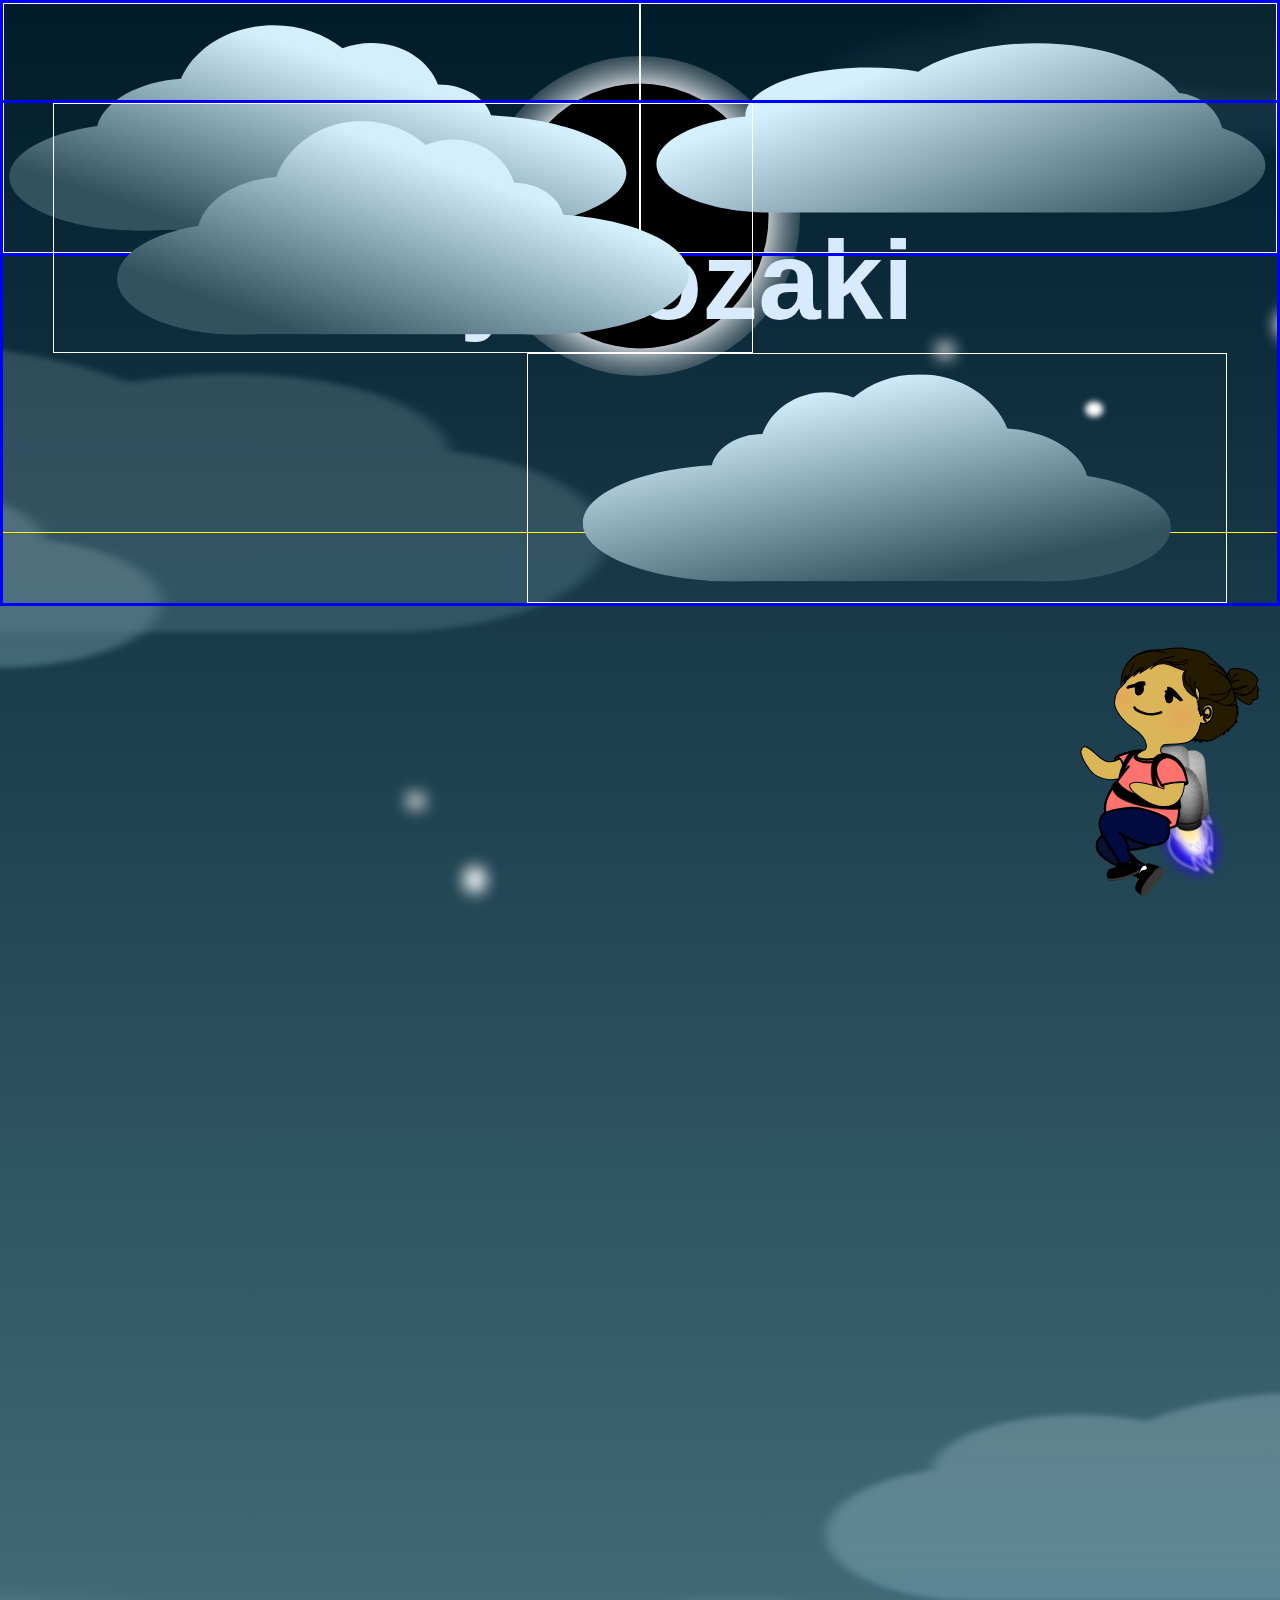
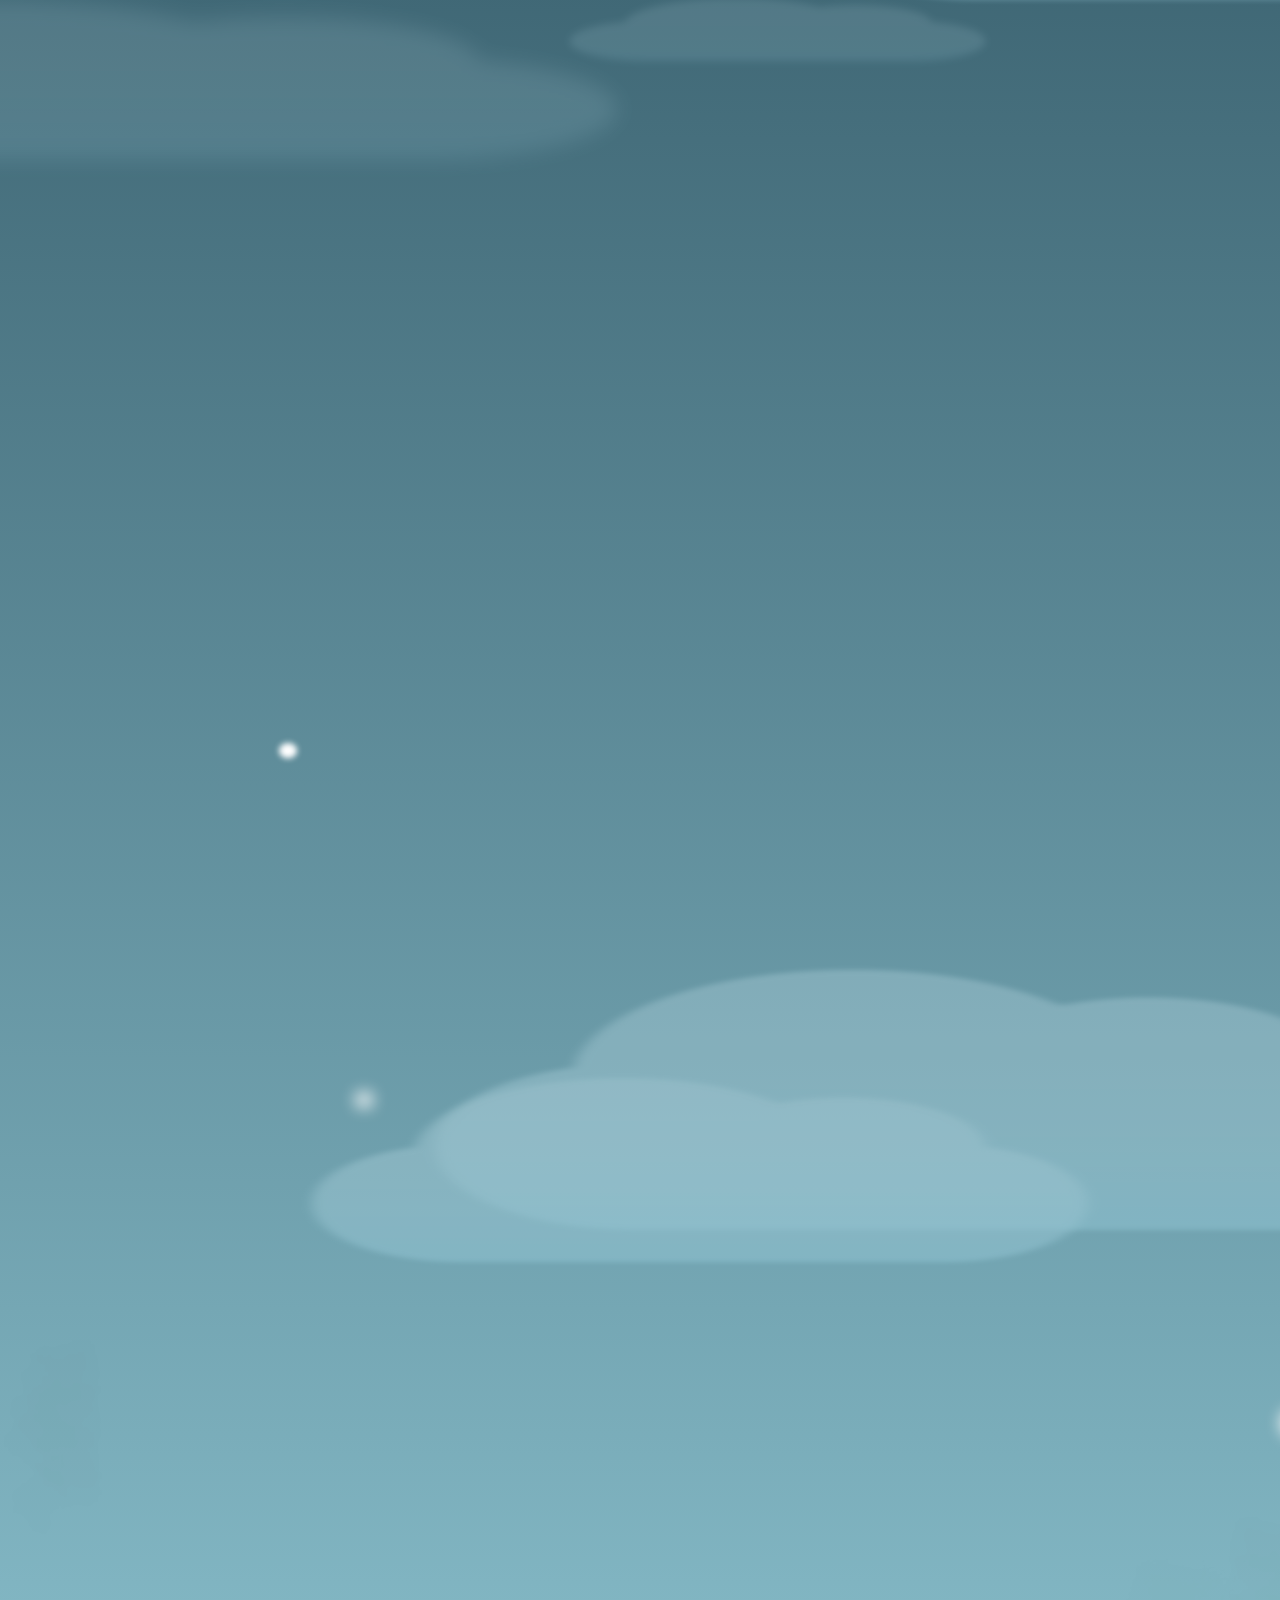
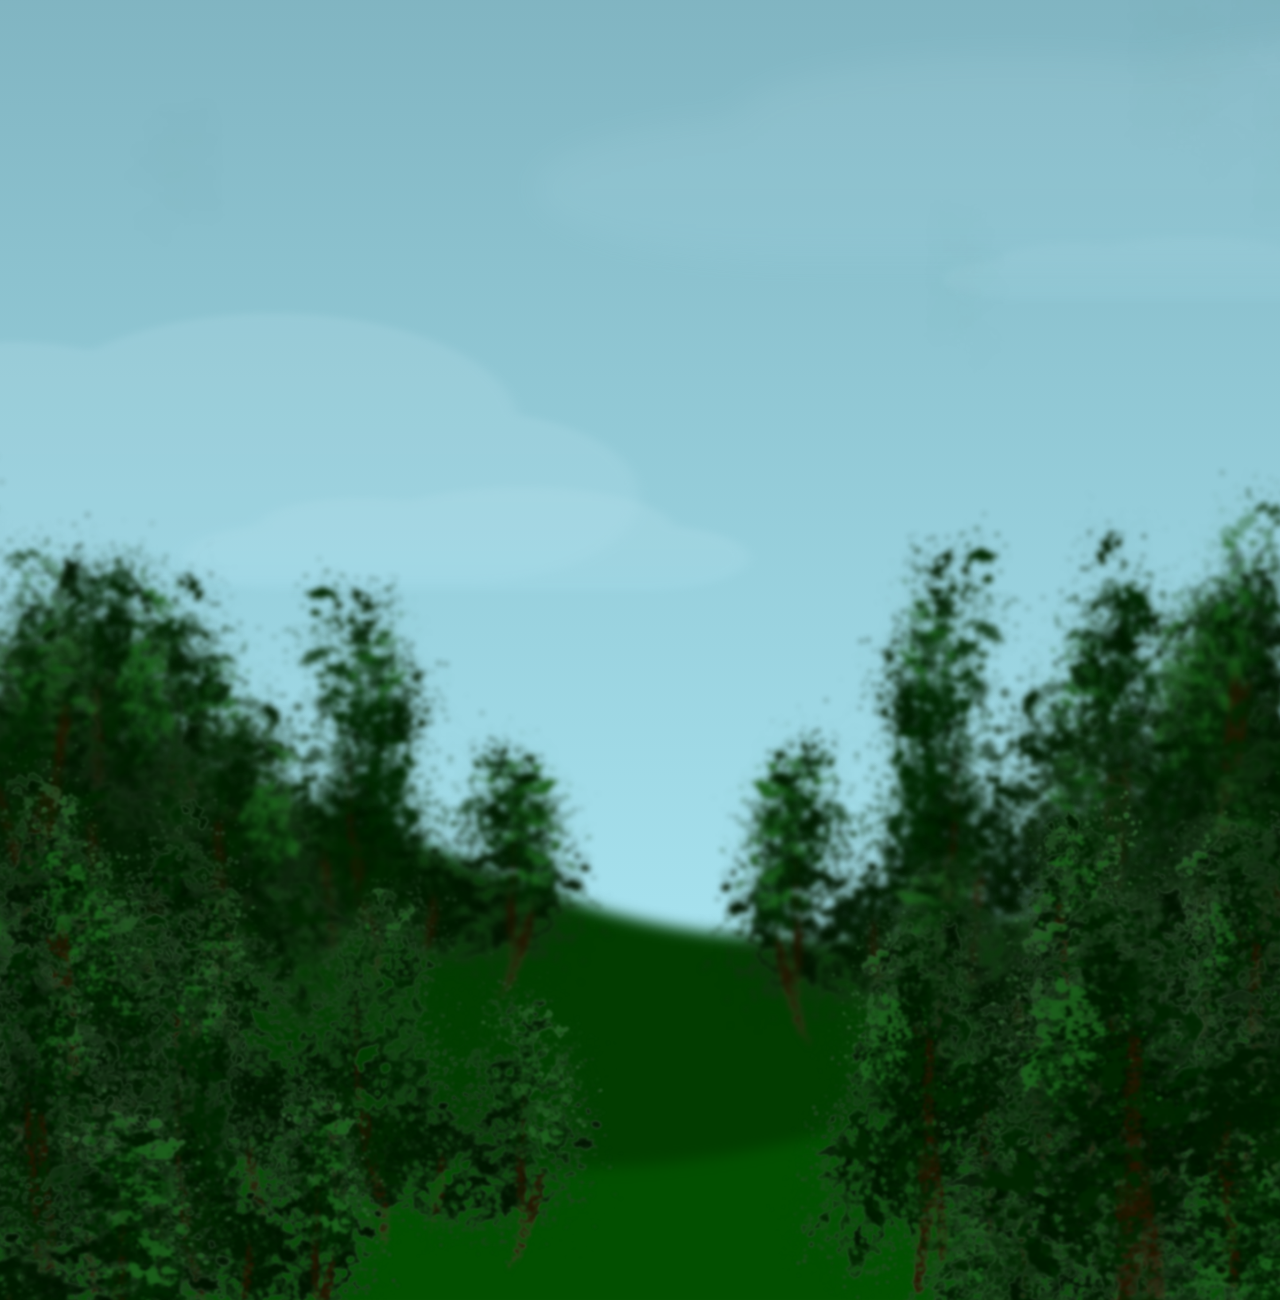
==== index.html @ fb6f3753 "initial commit" ====
<!DOCTYPE html>
<html lang="en">
<head>
  <meta charset="UTF-8">
  <meta name="viewport" content="width=device-width, initial-scale=1.0">
  <meta name="author" content="Ivy Nozaki">
  <link rel="icon" href="assets/svg_avatar.svg">
  <link rel="stylesheet" href="style.css">
  <title>Ivy Nozaki</title>
</head>
  <body onscroll="test()">
    <!-- Main container -->
    <div class="main-container">
      <!-- Name -->
      <div class="greetings">
        <h1 class="hello">Ivy Nozaki</h1>
      </div>

      <!-- Moon -->
      <div class="moon-container">
        <div id="moon"></div>
      </div>
      
      <!-- Clouds -->
      <div class="cloud-container row-1">
        <div class="left-clouds left-1"></div>
        <div class="right-clouds right-1"></div>
      </div>

      <div class="cloud-container row-2">
        <div class="left-clouds left-2"></div>
        <div class="right-clouds right-2"></div>
      </div>

      <!-- <div class="cloud-container row-3">
        <div class="left-clouds left-3"></div>
        <div class="right-clouds right-3"></div>
      </div>

      <div class="cloud-container row-4">
        <div class="center-cloud"></div>
      </div> -->

      <!-- Bio -->
      <!-- <div class="bio">
        <h1>Aloha!</h1>
        <p>I am a Full Stack Developer based in Honolulu, Hawaii. I have a </p>
      </div> -->
      
      <!-- Avatar -->
      <div class="flying-avatar"></div>

      <!-- Contact -->
      <!-- <h3 class="contact">Connect with me</h3>
      <ul class="contact-info">
          <a href="https://www.linkedin.com/in/ivy-nozaki-095565205/">LinkedIn </a>
          <a href="https://twitter.com/itmeivy">Twitter</a>
          <a href="https://www.instagram.com/ivynozaki.art/">Insta</a>
      </ul> -->
    </div> <!-- End of bg-container div-->

    <!-- Javascript -->
    <script src="script.js"></script>
  </body>
</html>
---- style.css ----
/*****************/
/* MAIN PAGE CSS */
/*****************/

*,
*:before,
*:after {
  box-sizing: inherit;
}

html {
  box-sizing: border-box;
  scroll-behavior: smooth;
}

body {
  padding: 0;
  margin: 0;
  width: 100%;
  height: 500vh;
  background: rgb(215, 234, 254);
  font-family: "Gill Sans", "Gill Sans MT", Calibri, "Trebuchet MS", sans-serif;
}

/* Main-container */

.main-container {
  width: 100%;
  height: 100%;
  background-image: url(assets/mainpage.svg);
  background-repeat: no-repeat;
  background-position: center;
  background-size: cover;
}

/* Name */

.greetings {
  position: absolute;
  width: 100%;
  border: 1px solid yellow;
  text-align: center;
  font-size: 3.5em;
  padding: 2em;
  padding-top: 2.5em;
  color: rgb(215, 234, 254);
  z-index: 1;
}

/* Moon */

.moon-container {
  width: 100%;
  position: absolute;
  top: 0;
  padding: 3.5em;
  display: flex;
  justify-content: center;
  align-items: center;
  z-index: 0;
}

#moon {
  width: 20em;
  height: 20em;
  background-image: url("assets/darkmoon.svg");
  background-size: contain;
  background-position: center;
  background-repeat: no-repeat;
  background-color: transparent;
  border-radius: 50%;
}

/* Clouds */

.cloud-container {
  width: 100%;
  position: absolute;
  border: 3px solid blue;
  z-index: 3;
}

.left-clouds,
.right-clouds,
.center-cloud {
  border: 1px solid white;
  width: 100%;
  max-width: 700px;
  height: 250px;
}

.row-1 {
  display: flex;
  justify-content: space-between;
  align-items: center;
  top: 0;
  transition: all 1s ease-in-out;
  animation: moveCloudRow1 10s forwards;
}

/* calc(var(--scroll) * -1s) */

@keyframes moveCloudRow1 {
  100% {
    top: 100px;
  }
}

.row-2 {
  justify-content: space-around;
  align-items: center;
  top: 100px;
  transition: all 1s ease-in-out;
  animation: moveCloudRow2 5s forwards;
}

@keyframes moveCloudRow2 {
  100% {
    top: 150px;
    justify-content: space-between;
  }
}

.row-3 {
  justify-content: space-evenly;
  align-items: center;
  top: 200px;
  transition: all 1s ease-in-out;
  animation: moveCloudRow3 10s forwards;
}

@keyframes moveCloudRow1 {
  100% {
    top: 100px;
  }
}

.row-4 {
  justify-content: center;
  align-items: center;
  top: 250px;
  transition: all 1s ease-in-out;
  animation: moveCloudRow4 5s forwards;
}

@keyframes moveCloudRow1 {
  100% {
    top: 100px;
  }
}

.left-1 {
  background-image: url(assets/left-1.svg);
  background-size: contain;
  background-position: center;
  background-repeat: no-repeat;
  background-color: transparent;
}

.left-2 {
  background-image: url(assets/left-2.svg);
  background-size: contain;
  background-position: center;
  background-repeat: no-repeat;
  background-color: transparent;
  float: left;
  margin-left: 50px;
  transition: all 1s ease-in-out;
  animation: moveCloudleft2 5s forwards;
} 

@keyframes moveCloudleft2 {
  100% {
    margin-left: 0;
  }
}

.left-3 {
  background-image: url(assets/left-3.svg);
  background-size: contain;
  background-position: center;
  background-repeat: no-repeat;
  background-color: transparent;
}

.right-1 {
  background-image: url(assets/right-1.svg);
  background-size: contain;
  background-position: center;
  background-repeat: no-repeat;
  background-color: transparent;
}

.right-2 {
  background-image: url(assets/right-2.svg);
  background-size: contain;
  background-position: center;
  background-repeat: no-repeat;
  background-color: transparent;
  float: right;
  margin-right: 50px;
  transition: all 1s ease-in-out;
  animation: moveCloudRight2 5s forwards;
}

@keyframes moveCloudRight2 {
  100% {
    margin-right: 0;
  }
}

.right-3 {
  background-image: url(assets/right-3.svg);
  background-size: contain;
  background-position: center;
  background-repeat: no-repeat;
  background-color: transparent;
}

.center-cloud {
  background-image: url(assets/center.svg);
  background-size: contain;
  background-position: center;
  background-repeat: no-repeat;
  background-color: transparent;
}

/* Avatar */
  
.flying-avatar {
  z-index: 2;
  position: fixed;
  right: 10px;
  bottom: 0px;
  width: 200px;
  height: 260px;
  background-image: url("assets/jetpackgirl-Left.svg");
  background-size: cover;
  background-color: transparent;
  animation: mymove 3s infinite;
}

@keyframes mymove {
  0%, 100% {
    bottom: 0;
  }

  50% {
    bottom: 20px;
  }
}
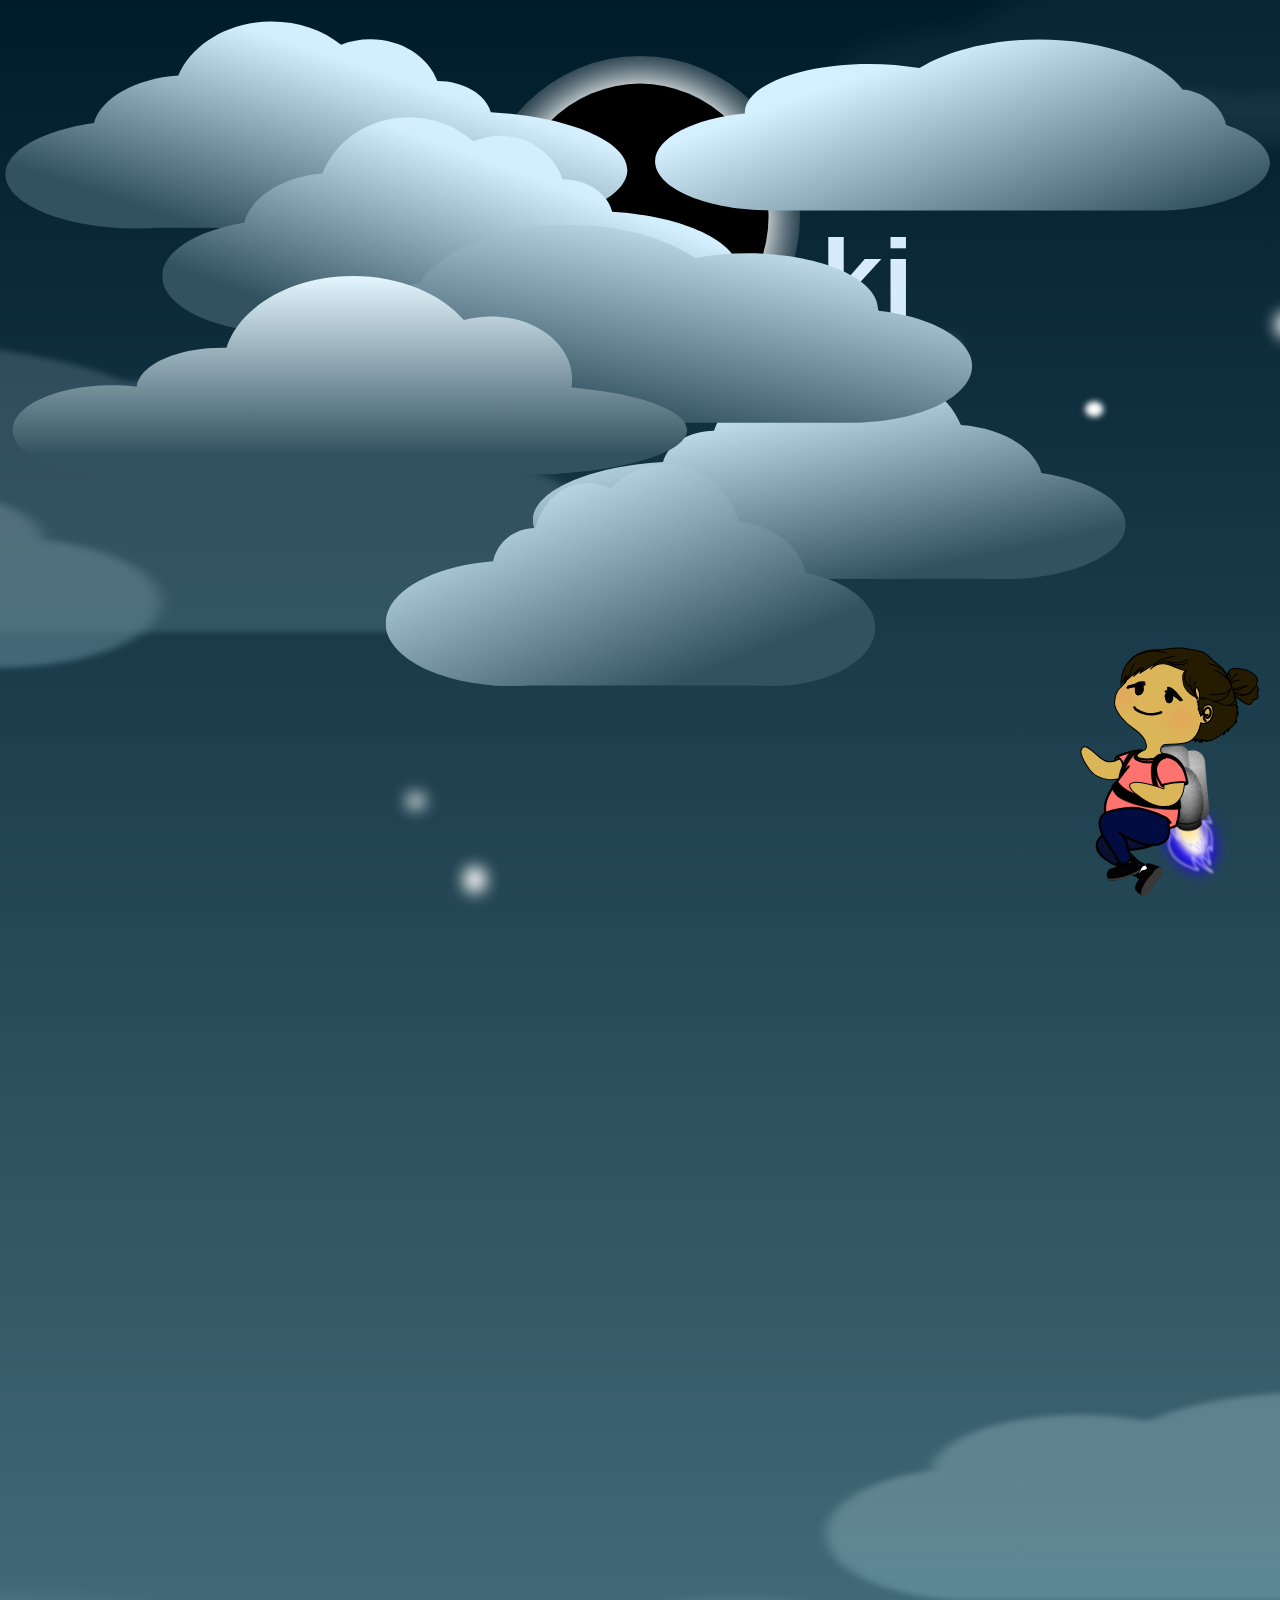
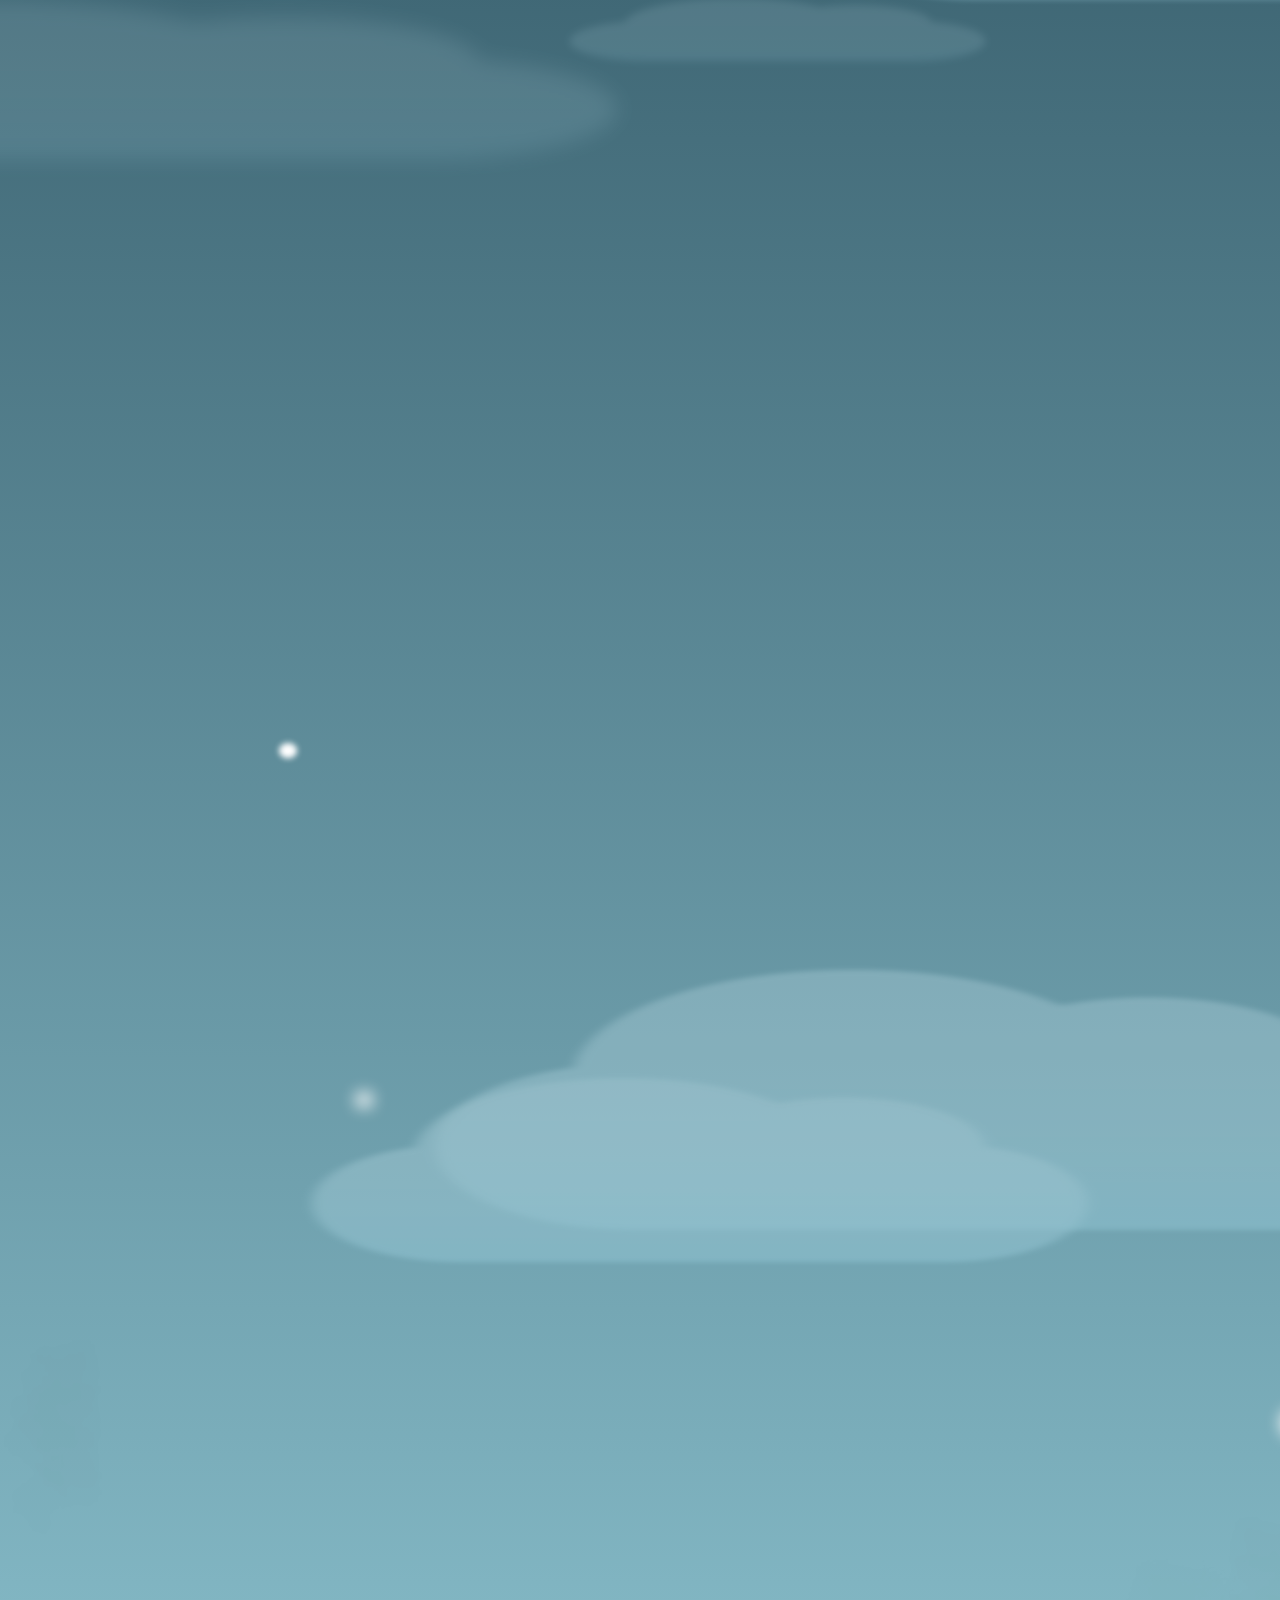
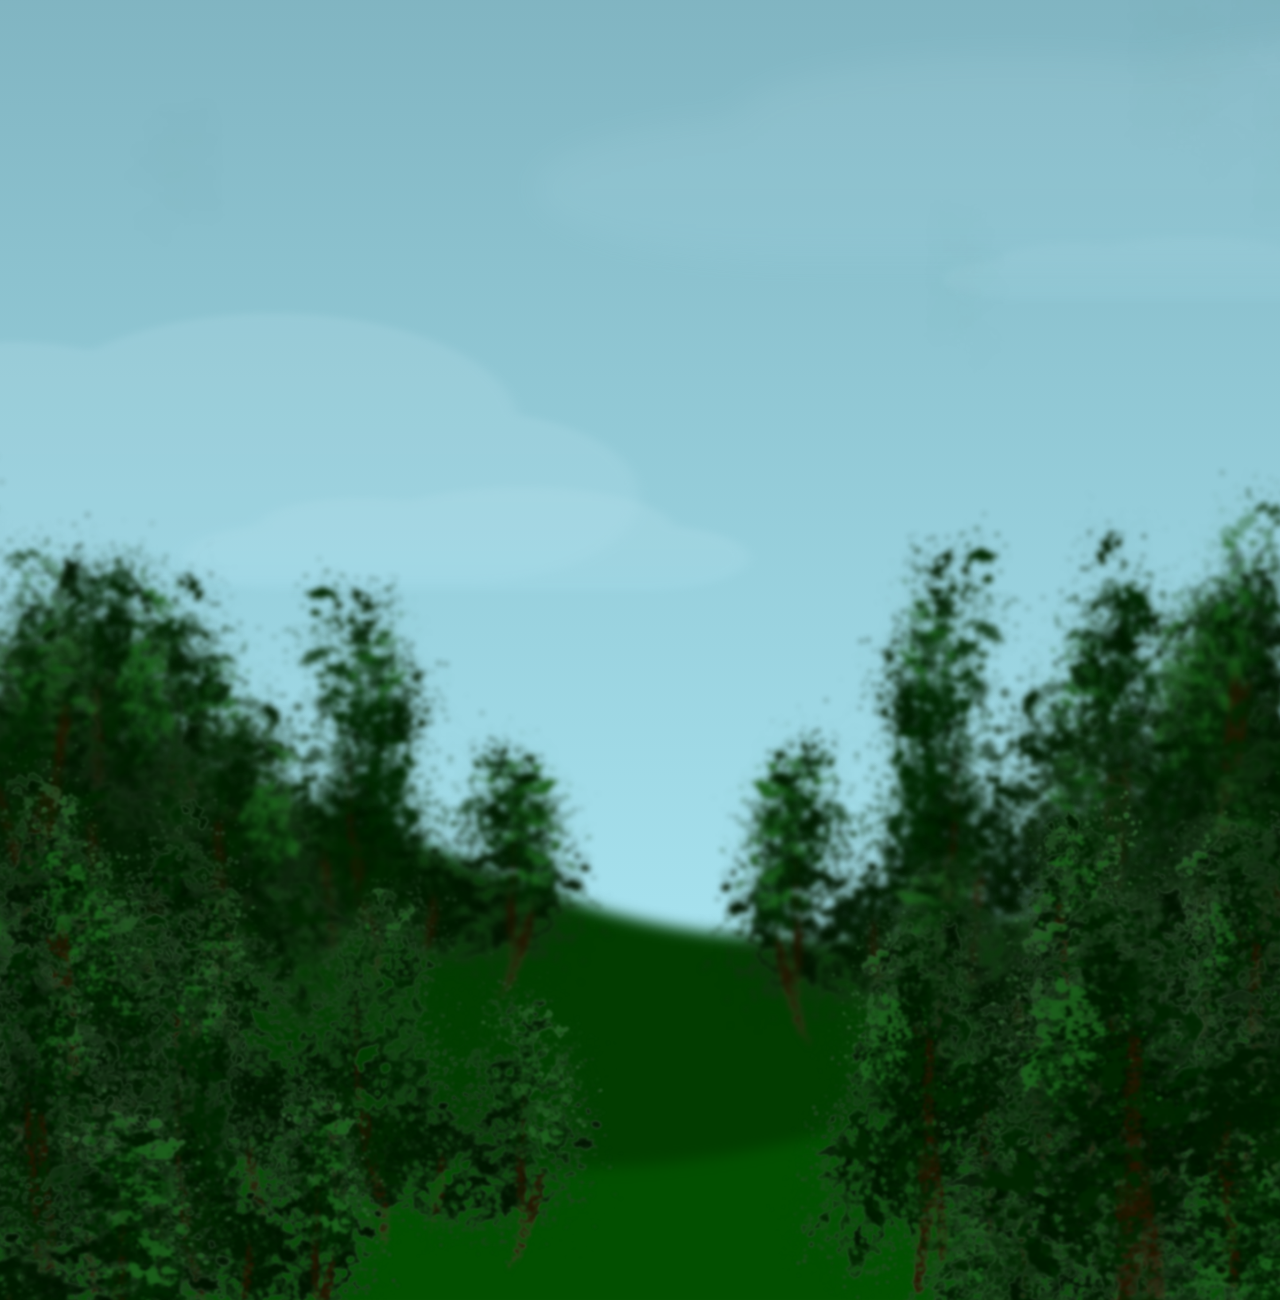
==== commit d0e8b8f6: "updates" ====
--- a/index.html
+++ b/index.html
@@ -32,14 +32,14 @@
         <div class="right-clouds right-2"></div>
       </div>
 
-      <!-- <div class="cloud-container row-3">
+      <div class="cloud-container row-3">
         <div class="left-clouds left-3"></div>
         <div class="right-clouds right-3"></div>
       </div>
 
       <div class="cloud-container row-4">
         <div class="center-cloud"></div>
-      </div> -->
+      </div>
 
       <!-- Bio -->
       <!-- <div class="bio">
--- a/style.css
+++ b/style.css
@@ -38,7 +38,7 @@
 .greetings {
   position: absolute;
   width: 100%;
-  border: 1px solid yellow;
+  /* border: 1px solid yellow; */
   text-align: center;
   font-size: 3.5em;
   padding: 2em;
@@ -72,18 +72,17 @@
 }
 
 /* Clouds */
+/* calc(var(--scroll) * -1s) */
 
 .cloud-container {
   width: 100%;
   position: absolute;
-  border: 3px solid blue;
   z-index: 3;
 }
 
 .left-clouds,
 .right-clouds,
 .center-cloud {
-  border: 1px solid white;
   width: 100%;
   max-width: 700px;
   height: 250px;
@@ -95,10 +94,8 @@
   align-items: center;
   top: 0;
   transition: all 1s ease-in-out;
-  animation: moveCloudRow1 10s forwards;
-}
-
-/* calc(var(--scroll) * -1s) */
+  animation: moveCloudRow1 5s forwards;
+}
 
 @keyframes moveCloudRow1 {
   100% {
@@ -116,8 +113,7 @@
 
 @keyframes moveCloudRow2 {
   100% {
-    top: 150px;
-    justify-content: space-between;
+    top: 200px;
   }
 }
 
@@ -129,9 +125,9 @@
   animation: moveCloudRow3 10s forwards;
 }
 
-@keyframes moveCloudRow1 {
-  100% {
-    top: 100px;
+@keyframes moveCloudRow3 {
+  100% {
+    top: 300px;
   }
 }
 
@@ -164,7 +160,7 @@
   background-repeat: no-repeat;
   background-color: transparent;
   float: left;
-  margin-left: 50px;
+  margin-left: 100px;
   transition: all 1s ease-in-out;
   animation: moveCloudleft2 5s forwards;
 } 
@@ -181,6 +177,16 @@
   background-position: center;
   background-repeat: no-repeat;
   background-color: transparent;
+  float: left;
+  margin-left: 300px;
+  transition: all 1s ease-in-out;
+  animation: moveCloudleft3 5s forwards;
+}
+
+@keyframes moveCloudleft3 {
+  100% {
+    margin-left: 0;
+  }
 }
 
 .right-1 {
@@ -198,7 +204,7 @@
   background-repeat: no-repeat;
   background-color: transparent;
   float: right;
-  margin-right: 50px;
+  margin-right: 100px;
   transition: all 1s ease-in-out;
   animation: moveCloudRight2 5s forwards;
 }
@@ -215,6 +221,16 @@
   background-position: center;
   background-repeat: no-repeat;
   background-color: transparent;
+  float: right;
+  margin-right: 300px;
+  transition: all 1s ease-in-out;
+  animation: moveCloudRight3 5s forwards;
+}
+
+@keyframes moveCloudRight3 {
+  100% {
+    margin-right: 0;
+  }
 }
 
 .center-cloud {
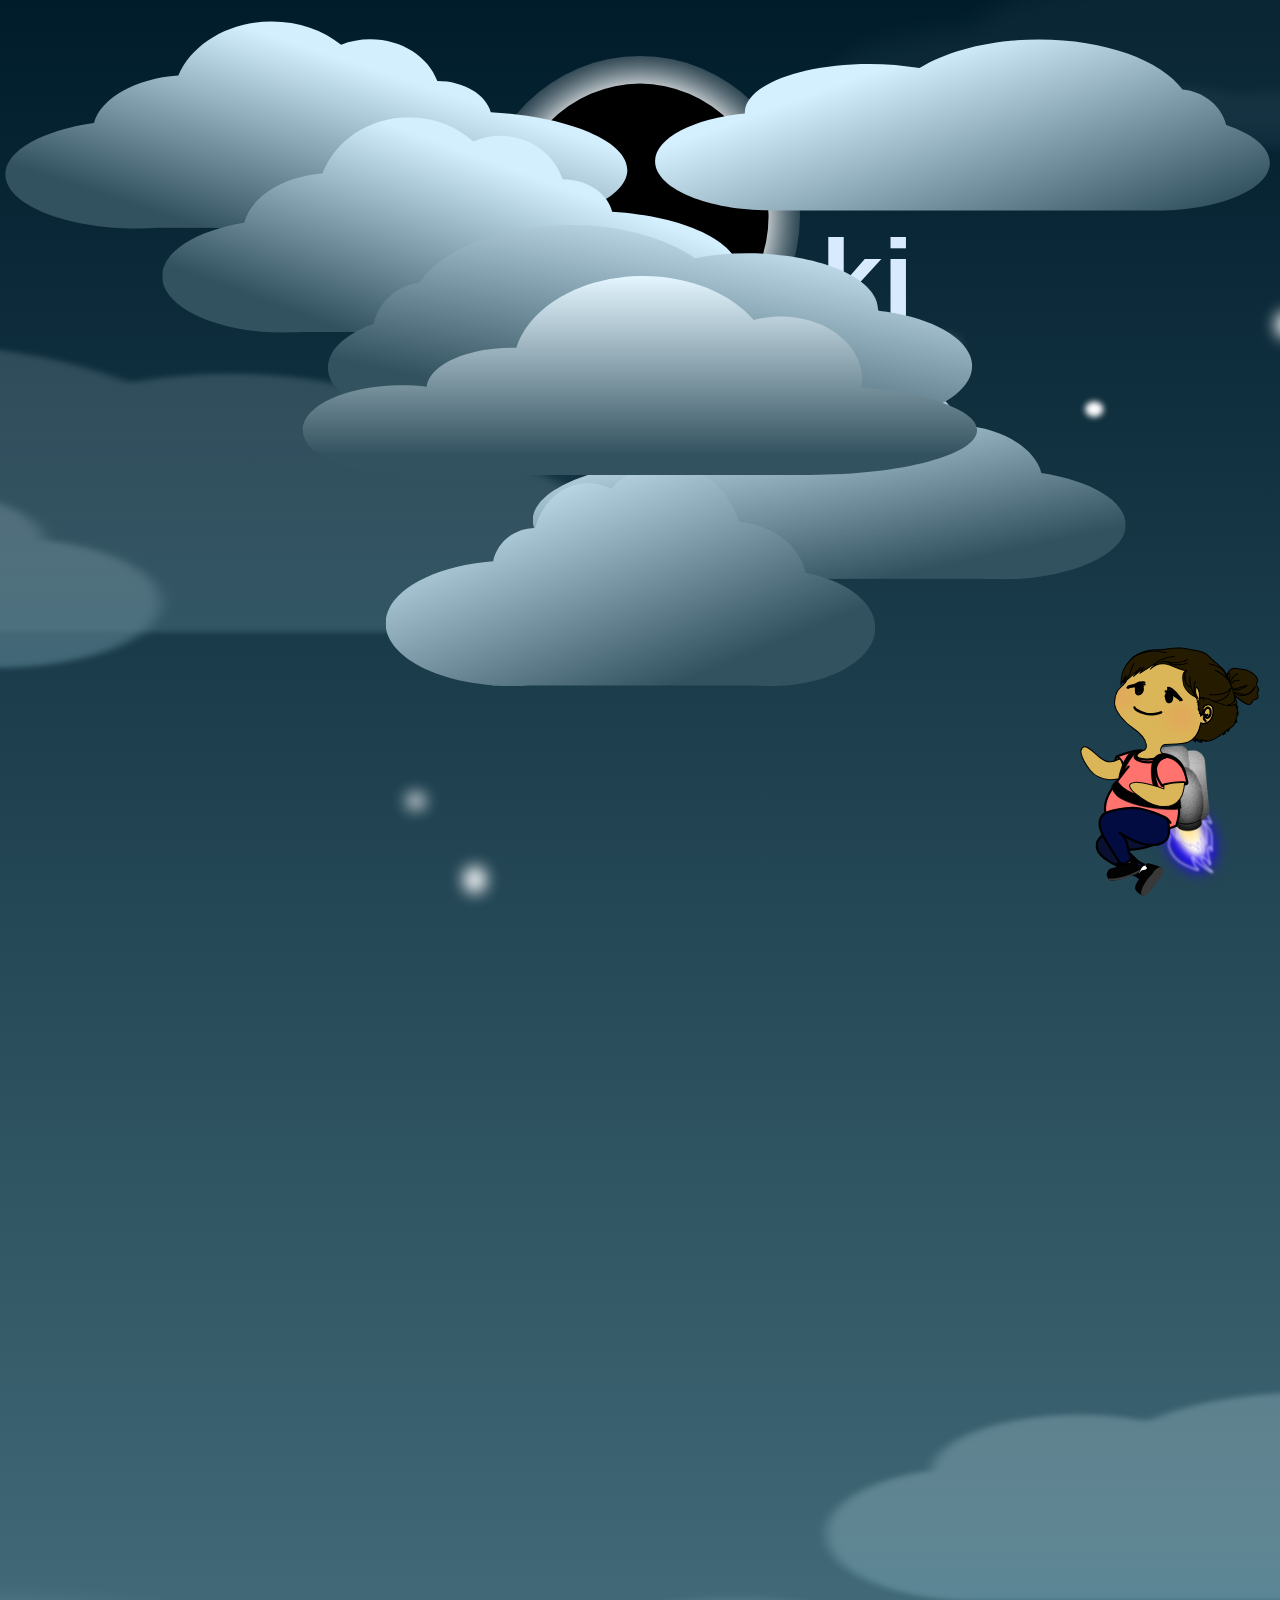
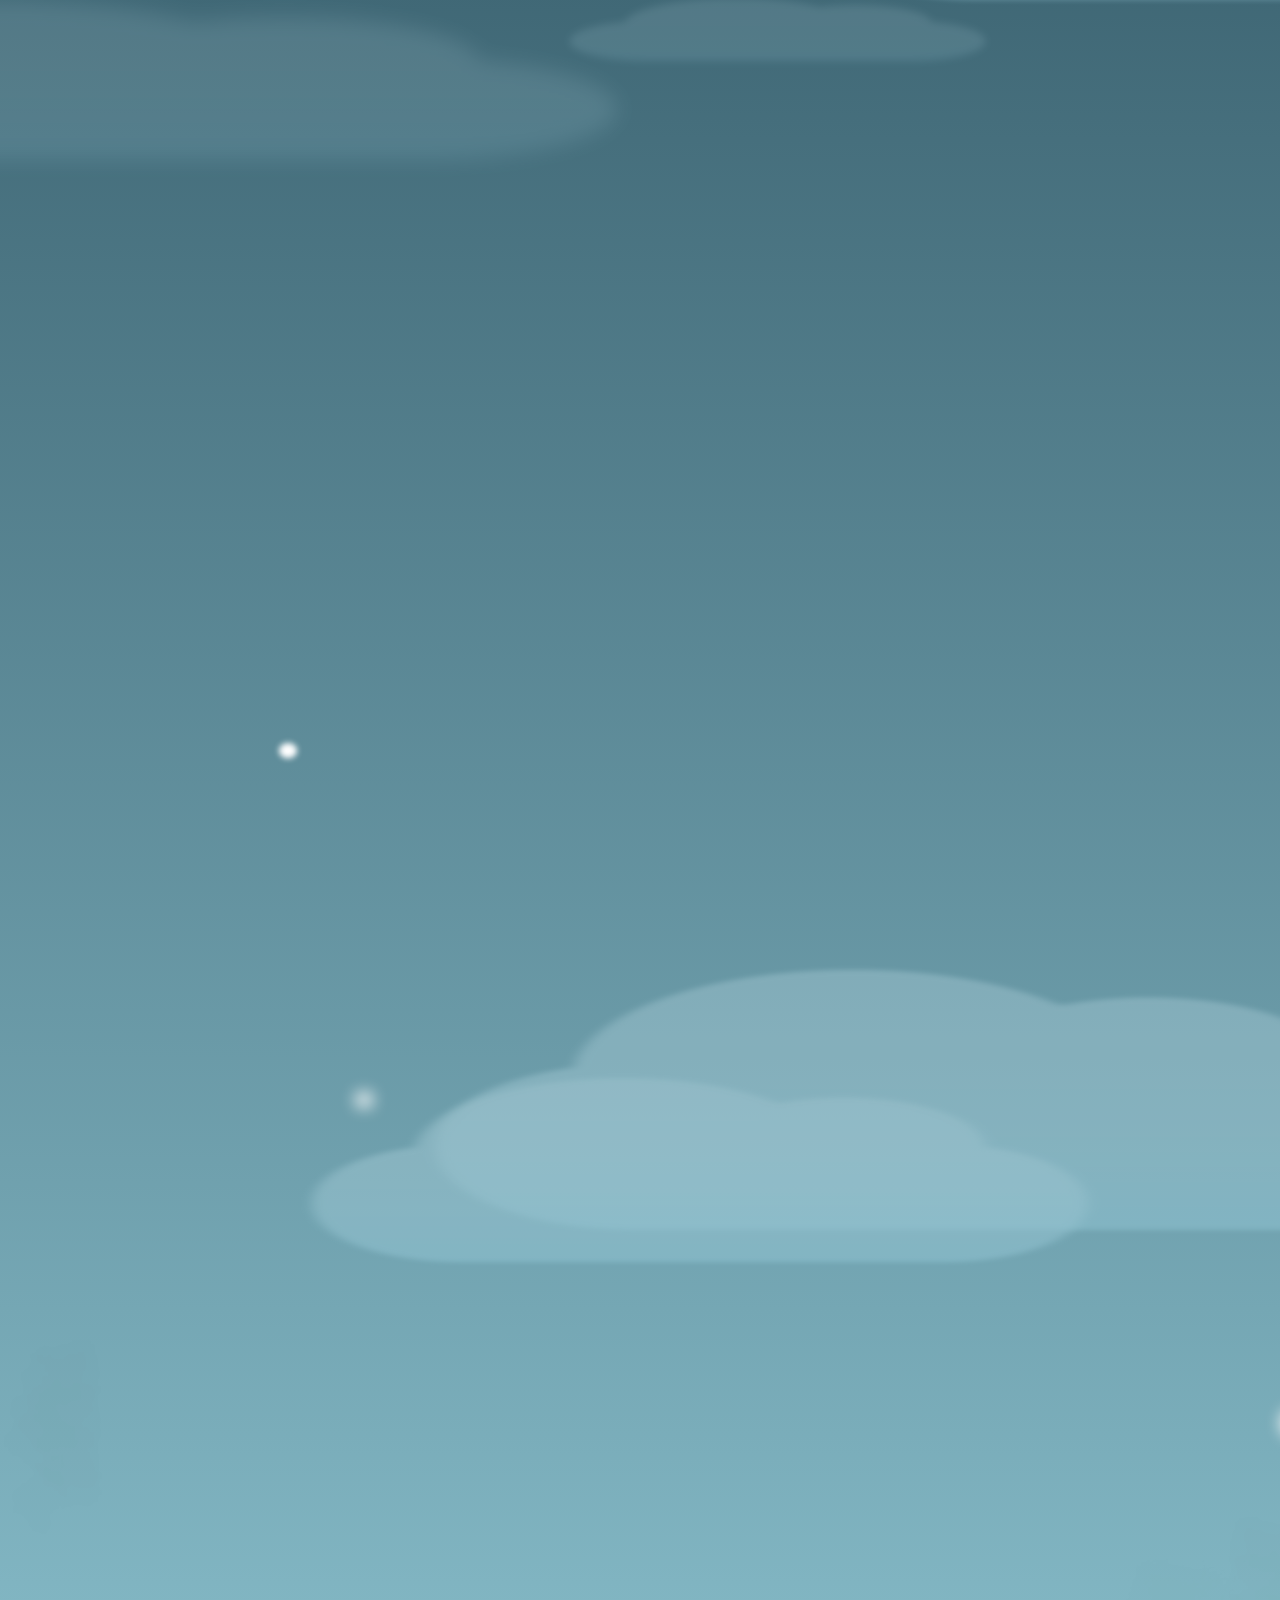
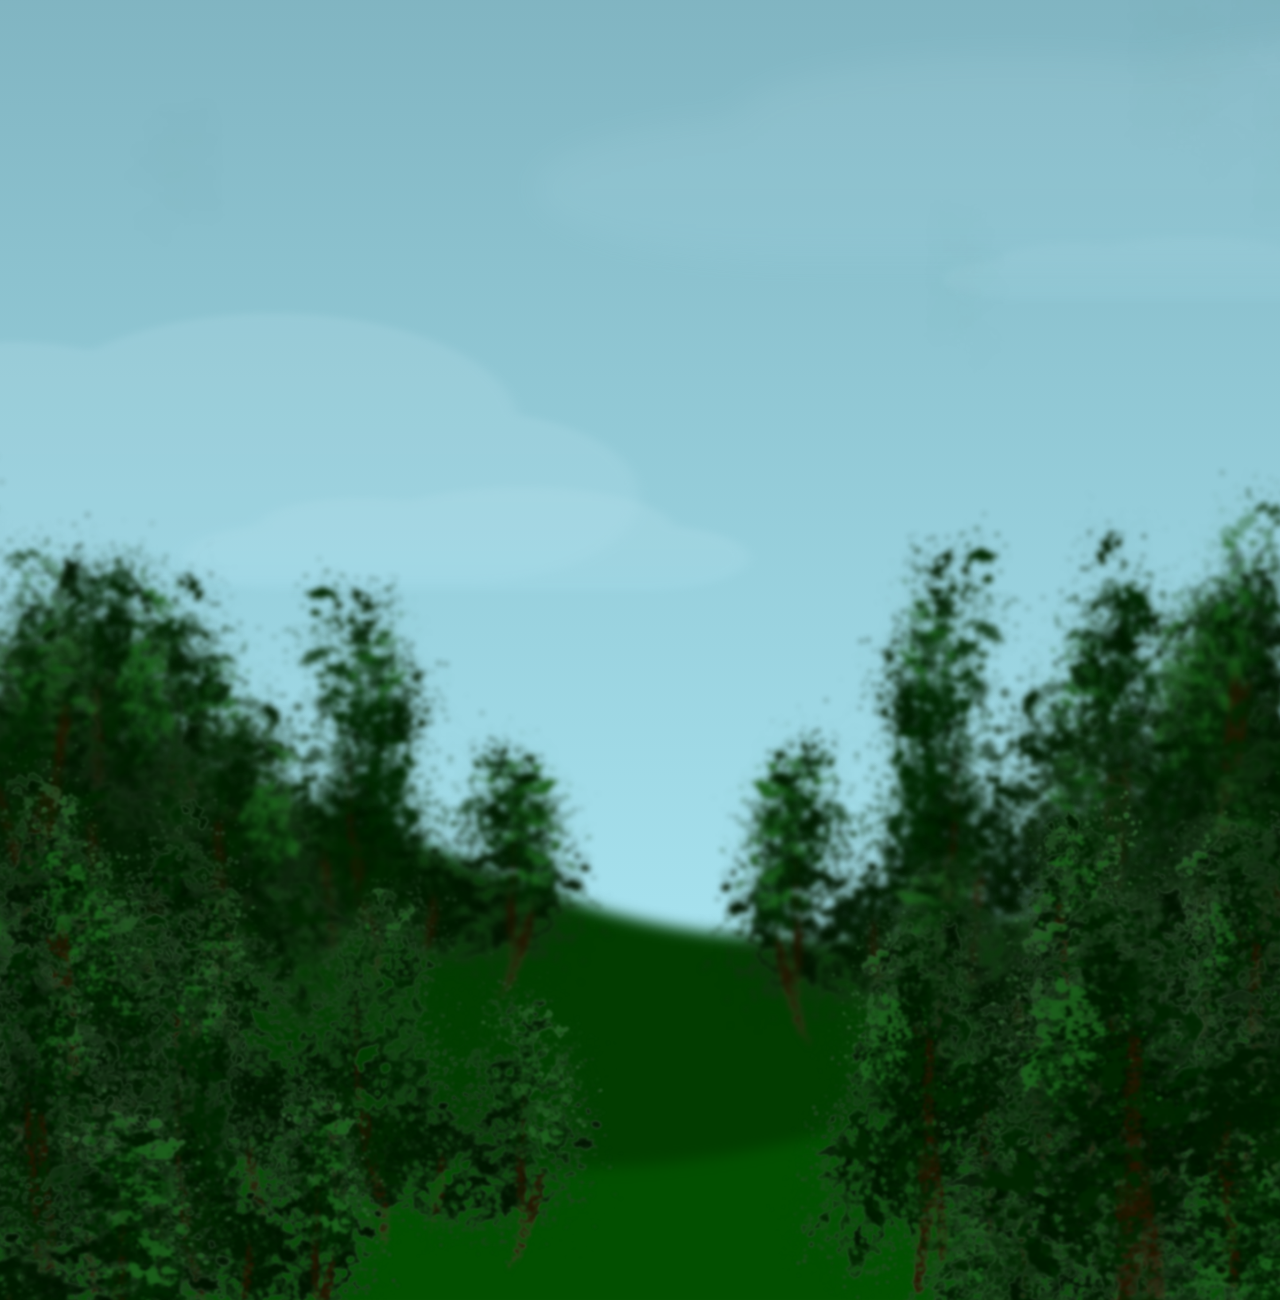
==== commit 80cbfb7a: "rearrangin the css" ====
--- a/index.html
+++ b/index.html
@@ -36,7 +36,7 @@
         <div class="left-clouds left-3"></div>
         <div class="right-clouds right-3"></div>
       </div>
-
+      
       <div class="cloud-container row-4">
         <div class="center-cloud"></div>
       </div>
--- a/style.css
+++ b/style.css
@@ -88,6 +88,8 @@
   height: 250px;
 }
 
+/* Row 1 */
+
 .row-1 {
   display: flex;
   justify-content: space-between;
@@ -103,6 +105,24 @@
   }
 }
 
+.left-1 {
+  background-image: url(assets/left-1.svg);
+  background-size: contain;
+  background-position: center;
+  background-repeat: no-repeat;
+  background-color: transparent;
+}
+
+.right-1 {
+  background-image: url(assets/right-1.svg);
+  background-size: contain;
+  background-position: center;
+  background-repeat: no-repeat;
+  background-color: transparent;
+}
+
+/* Row 2 */
+
 .row-2 {
   justify-content: space-around;
   align-items: center;
@@ -117,57 +137,55 @@
   }
 }
 
+.left-2 {
+  background-image: url(assets/left-2.svg);
+  background-size: contain;
+  background-position: center;
+  background-repeat: no-repeat;
+  background-color: transparent;
+  float: left;
+  margin-left: 100px;
+  transition: all 1s ease-in-out;
+  animation: moveCloudleft2 5s forwards;
+} 
+
+@keyframes moveCloudleft2 {
+  100% {
+    margin-left: 0;
+  }
+}
+
+.right-2 {
+  background-image: url(assets/right-2.svg);
+  background-size: contain;
+  background-position: center;
+  background-repeat: no-repeat;
+  background-color: transparent;
+  float: right;
+  margin-right: 100px;
+  transition: all 1s ease-in-out;
+  animation: moveCloudRight2 5s forwards;
+}
+
+@keyframes moveCloudRight2 {
+  100% {
+    margin-right: 0;
+  }
+}
+
+/* Row 3 */
+
 .row-3 {
   justify-content: space-evenly;
   align-items: center;
   top: 200px;
   transition: all 1s ease-in-out;
-  animation: moveCloudRow3 10s forwards;
+  animation: moveCloudRow3 5s forwards;
 }
 
 @keyframes moveCloudRow3 {
   100% {
     top: 300px;
-  }
-}
-
-.row-4 {
-  justify-content: center;
-  align-items: center;
-  top: 250px;
-  transition: all 1s ease-in-out;
-  animation: moveCloudRow4 5s forwards;
-}
-
-@keyframes moveCloudRow1 {
-  100% {
-    top: 100px;
-  }
-}
-
-.left-1 {
-  background-image: url(assets/left-1.svg);
-  background-size: contain;
-  background-position: center;
-  background-repeat: no-repeat;
-  background-color: transparent;
-}
-
-.left-2 {
-  background-image: url(assets/left-2.svg);
-  background-size: contain;
-  background-position: center;
-  background-repeat: no-repeat;
-  background-color: transparent;
-  float: left;
-  margin-left: 100px;
-  transition: all 1s ease-in-out;
-  animation: moveCloudleft2 5s forwards;
-} 
-
-@keyframes moveCloudleft2 {
-  100% {
-    margin-left: 0;
   }
 }
 
@@ -189,32 +207,6 @@
   }
 }
 
-.right-1 {
-  background-image: url(assets/right-1.svg);
-  background-size: contain;
-  background-position: center;
-  background-repeat: no-repeat;
-  background-color: transparent;
-}
-
-.right-2 {
-  background-image: url(assets/right-2.svg);
-  background-size: contain;
-  background-position: center;
-  background-repeat: no-repeat;
-  background-color: transparent;
-  float: right;
-  margin-right: 100px;
-  transition: all 1s ease-in-out;
-  animation: moveCloudRight2 5s forwards;
-}
-
-@keyframes moveCloudRight2 {
-  100% {
-    margin-right: 0;
-  }
-}
-
 .right-3 {
   background-image: url(assets/right-3.svg);
   background-size: contain;
@@ -230,6 +222,23 @@
 @keyframes moveCloudRight3 {
   100% {
     margin-right: 0;
+  }
+}
+
+/* Row 4 */
+
+.row-4 {
+  display: flex;
+  justify-content: center;
+  align-items: center;
+  top: 250px;
+  transition: all 1s ease-in-out;
+  animation: moveCloudRow4 5s forwards;
+}
+
+@keyframes moveCloudRow4 {
+  100% {
+    top: 350px;
   }
 }
 
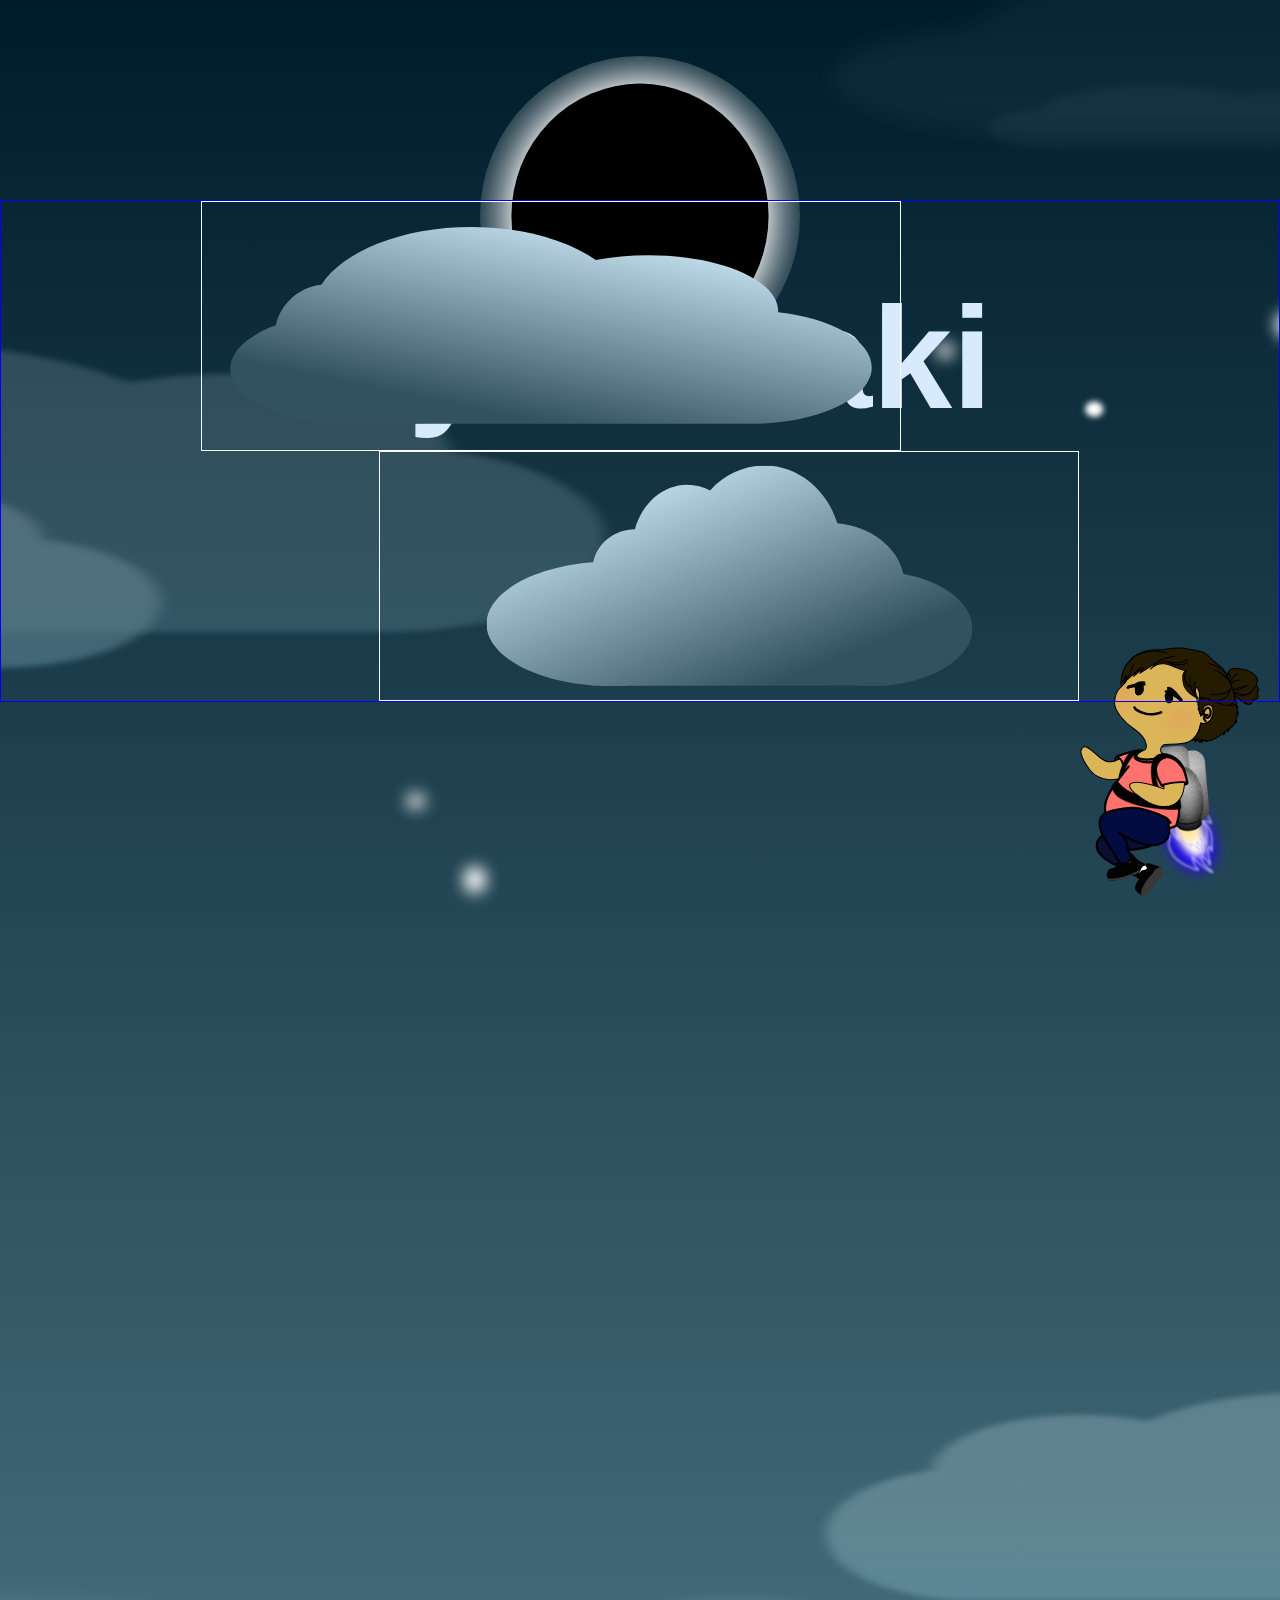
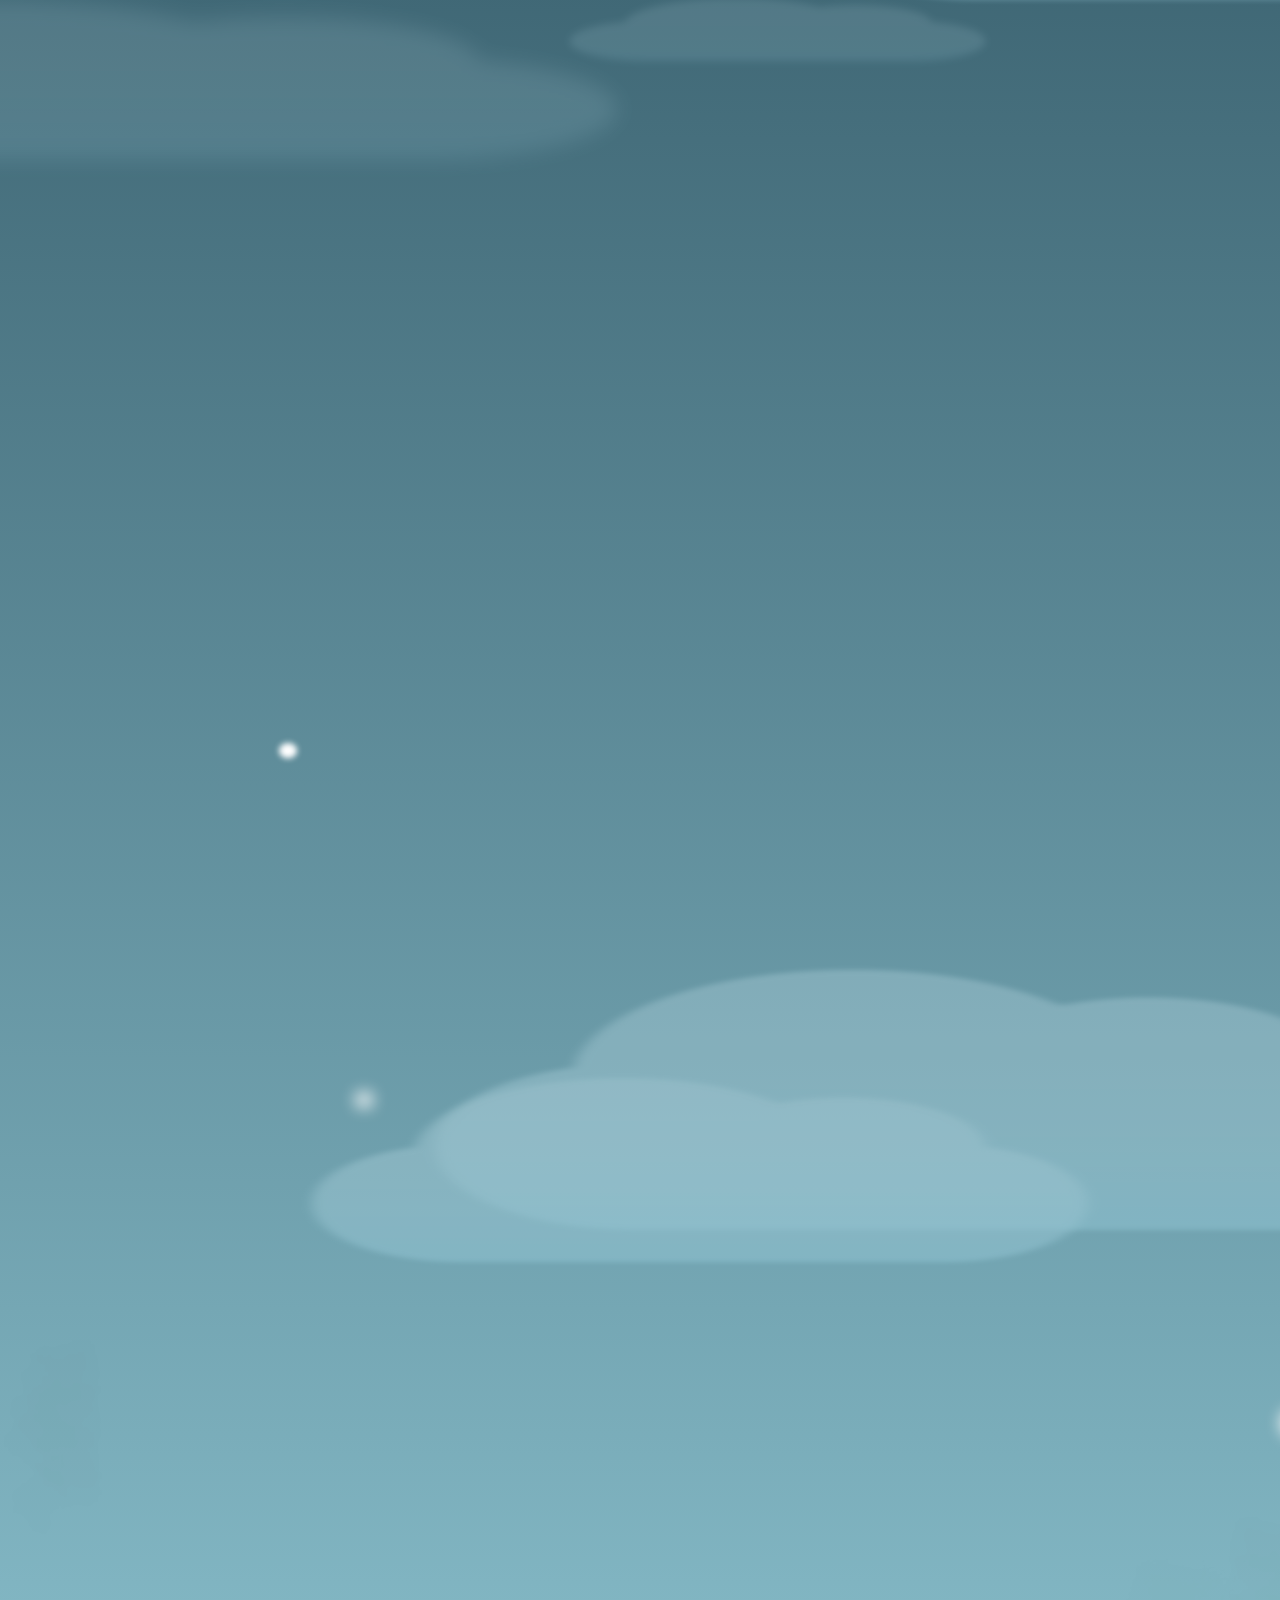
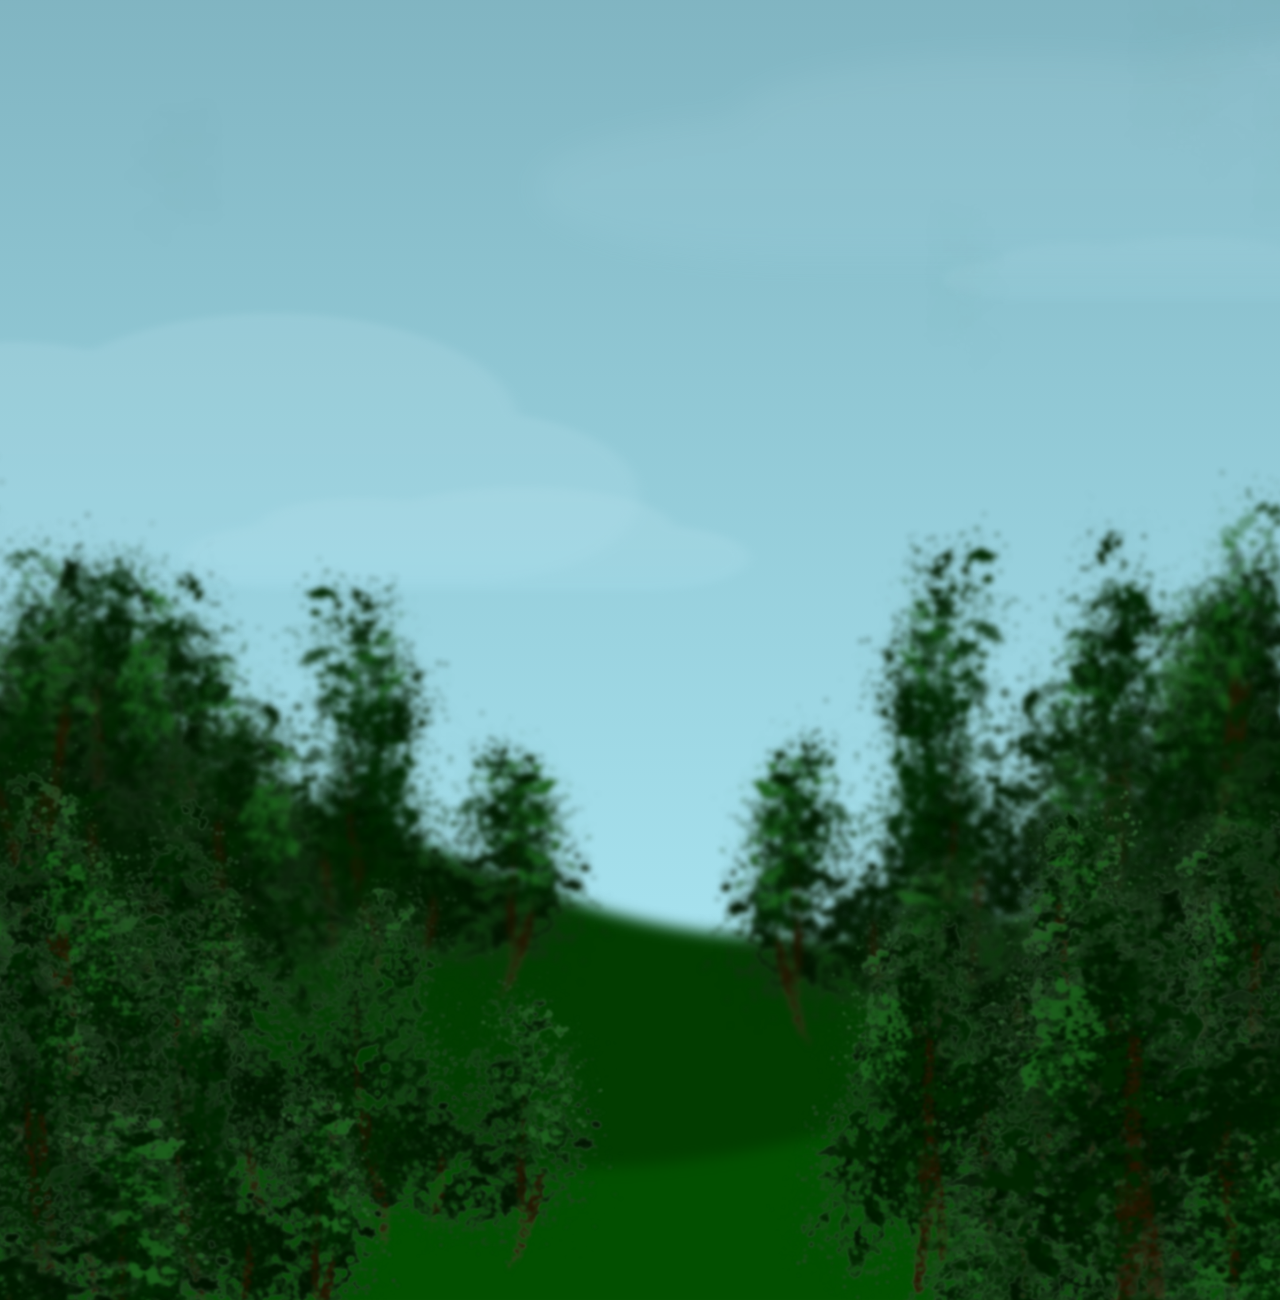
==== commit 7a0bfa2f: "fixed issue with alignment" ====
--- a/index.html
+++ b/index.html
@@ -22,24 +22,24 @@
       </div>
       
       <!-- Clouds -->
-      <div class="cloud-container row-1">
+      <!-- <div class="cloud-container row-1">
         <div class="left-clouds left-1"></div>
         <div class="right-clouds right-1"></div>
-      </div>
+      </div> -->
 
-      <div class="cloud-container row-2">
+      <!-- <div class="cloud-container row-2">
         <div class="left-clouds left-2"></div>
         <div class="right-clouds right-2"></div>
-      </div>
+      </div> -->
 
       <div class="cloud-container row-3">
         <div class="left-clouds left-3"></div>
         <div class="right-clouds right-3"></div>
       </div>
-      
-      <div class="cloud-container row-4">
+
+      <!-- <div class="cloud-container row-4">
         <div class="center-cloud"></div>
-      </div>
+      </div> -->
 
       <!-- Bio -->
       <!-- <div class="bio">
--- a/style.css
+++ b/style.css
@@ -40,7 +40,7 @@
   width: 100%;
   /* border: 1px solid yellow; */
   text-align: center;
-  font-size: 3.5em;
+  font-size: 4.5em;
   padding: 2em;
   padding-top: 2.5em;
   color: rgb(215, 234, 254);
@@ -102,6 +102,7 @@
 @keyframes moveCloudRow1 {
   100% {
     top: 100px;
+    opacity: 0.3;
   }
 }
 
@@ -124,8 +125,6 @@
 /* Row 2 */
 
 .row-2 {
-  justify-content: space-around;
-  align-items: center;
   top: 100px;
   transition: all 1s ease-in-out;
   animation: moveCloudRow2 5s forwards;
@@ -134,6 +133,7 @@
 @keyframes moveCloudRow2 {
   100% {
     top: 200px;
+    opacity: 0.3;
   }
 }
 
@@ -176,8 +176,7 @@
 /* Row 3 */
 
 .row-3 {
-  justify-content: space-evenly;
-  align-items: center;
+  border: 1px solid blue;
   top: 200px;
   transition: all 1s ease-in-out;
   animation: moveCloudRow3 5s forwards;
@@ -186,42 +185,45 @@
 @keyframes moveCloudRow3 {
   100% {
     top: 300px;
+    opacity: 0.3;
   }
 }
 
 .left-3 {
+  border: 1px solid white;
   background-image: url(assets/left-3.svg);
   background-size: contain;
   background-position: center;
   background-repeat: no-repeat;
   background-color: transparent;
   float: left;
-  margin-left: 300px;
+  margin-left: 200px;
   transition: all 1s ease-in-out;
   animation: moveCloudleft3 5s forwards;
 }
 
 @keyframes moveCloudleft3 {
   100% {
-    margin-left: 0;
+    margin-left: 100px;
   }
 }
 
 .right-3 {
+  border: 1px solid white;
   background-image: url(assets/right-3.svg);
   background-size: contain;
   background-position: center;
   background-repeat: no-repeat;
   background-color: transparent;
   float: right;
-  margin-right: 300px;
+  margin-right: 200px;
   transition: all 1s ease-in-out;
   animation: moveCloudRight3 5s forwards;
 }
 
 @keyframes moveCloudRight3 {
   100% {
-    margin-right: 0;
+    margin-right: 100px;
   }
 }
 
@@ -239,6 +241,7 @@
 @keyframes moveCloudRow4 {
   100% {
     top: 350px;
+    opacity: 0.3;
   }
 }
 
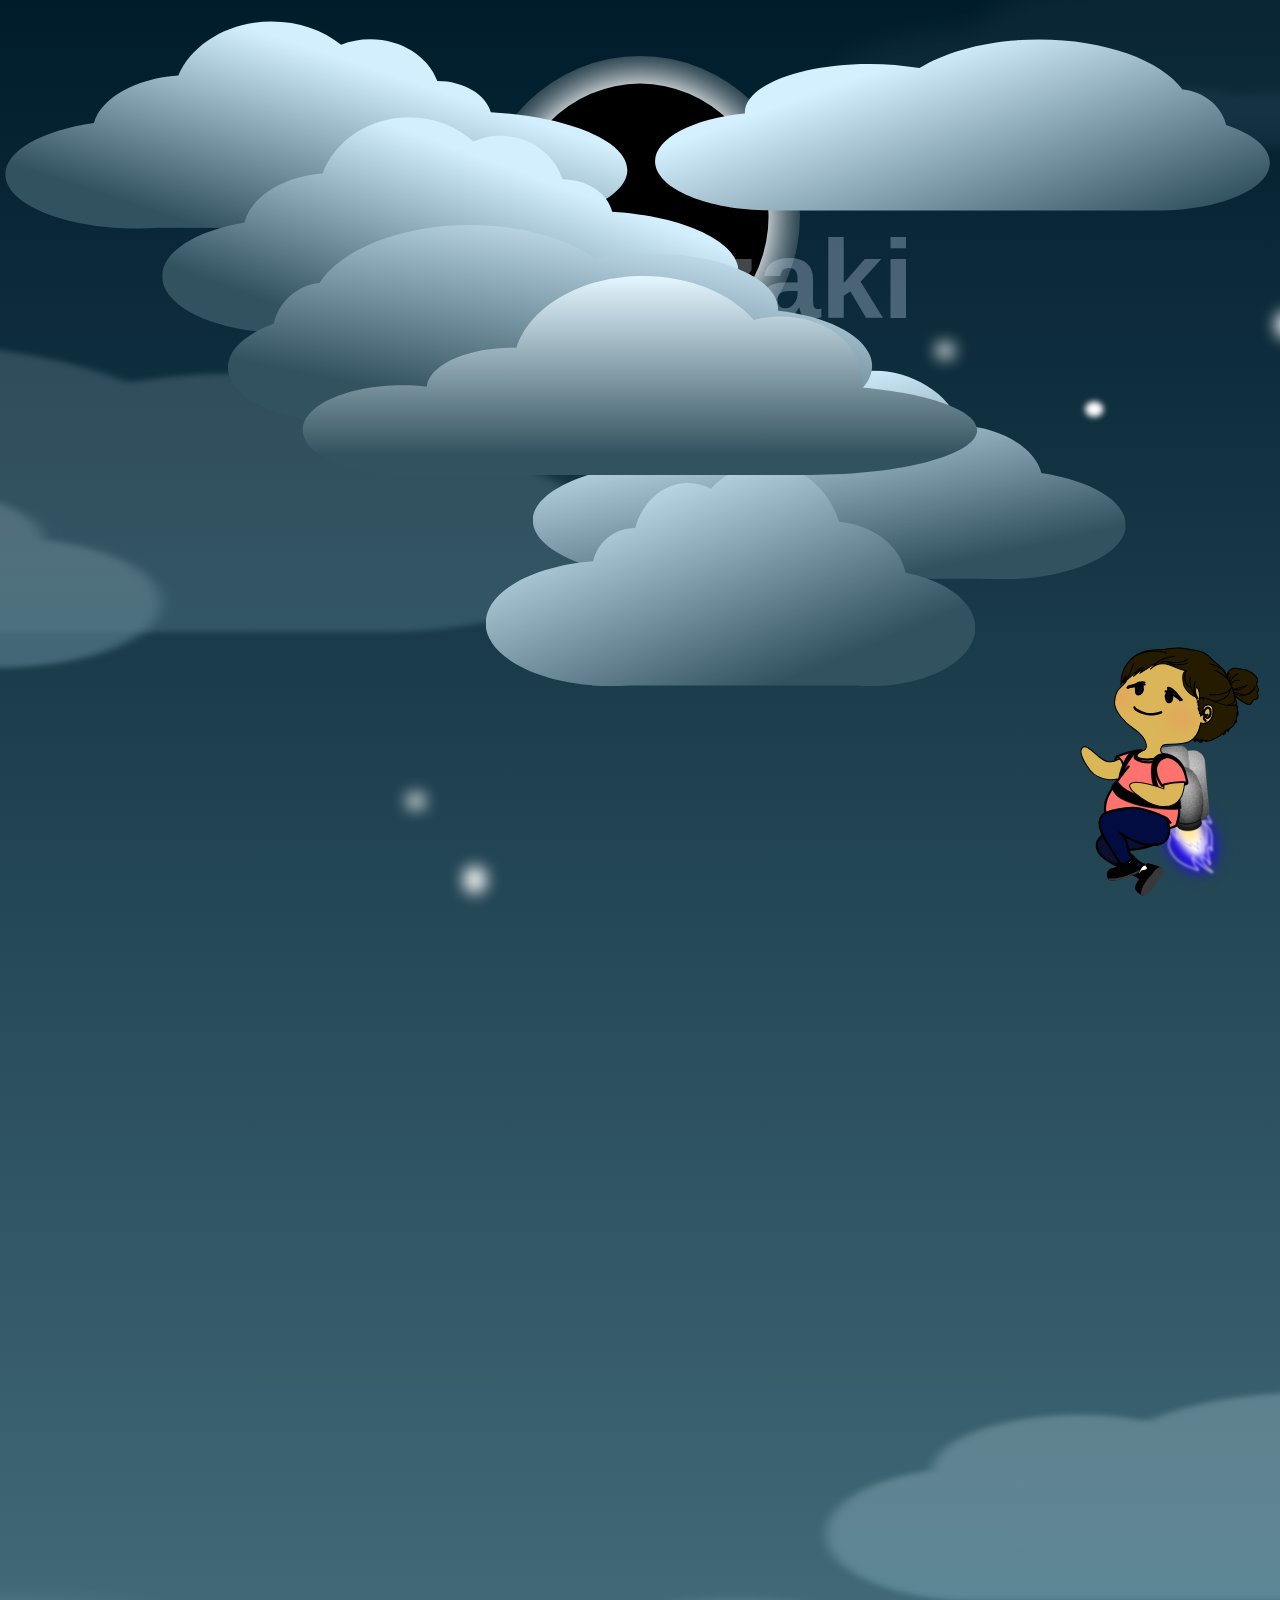
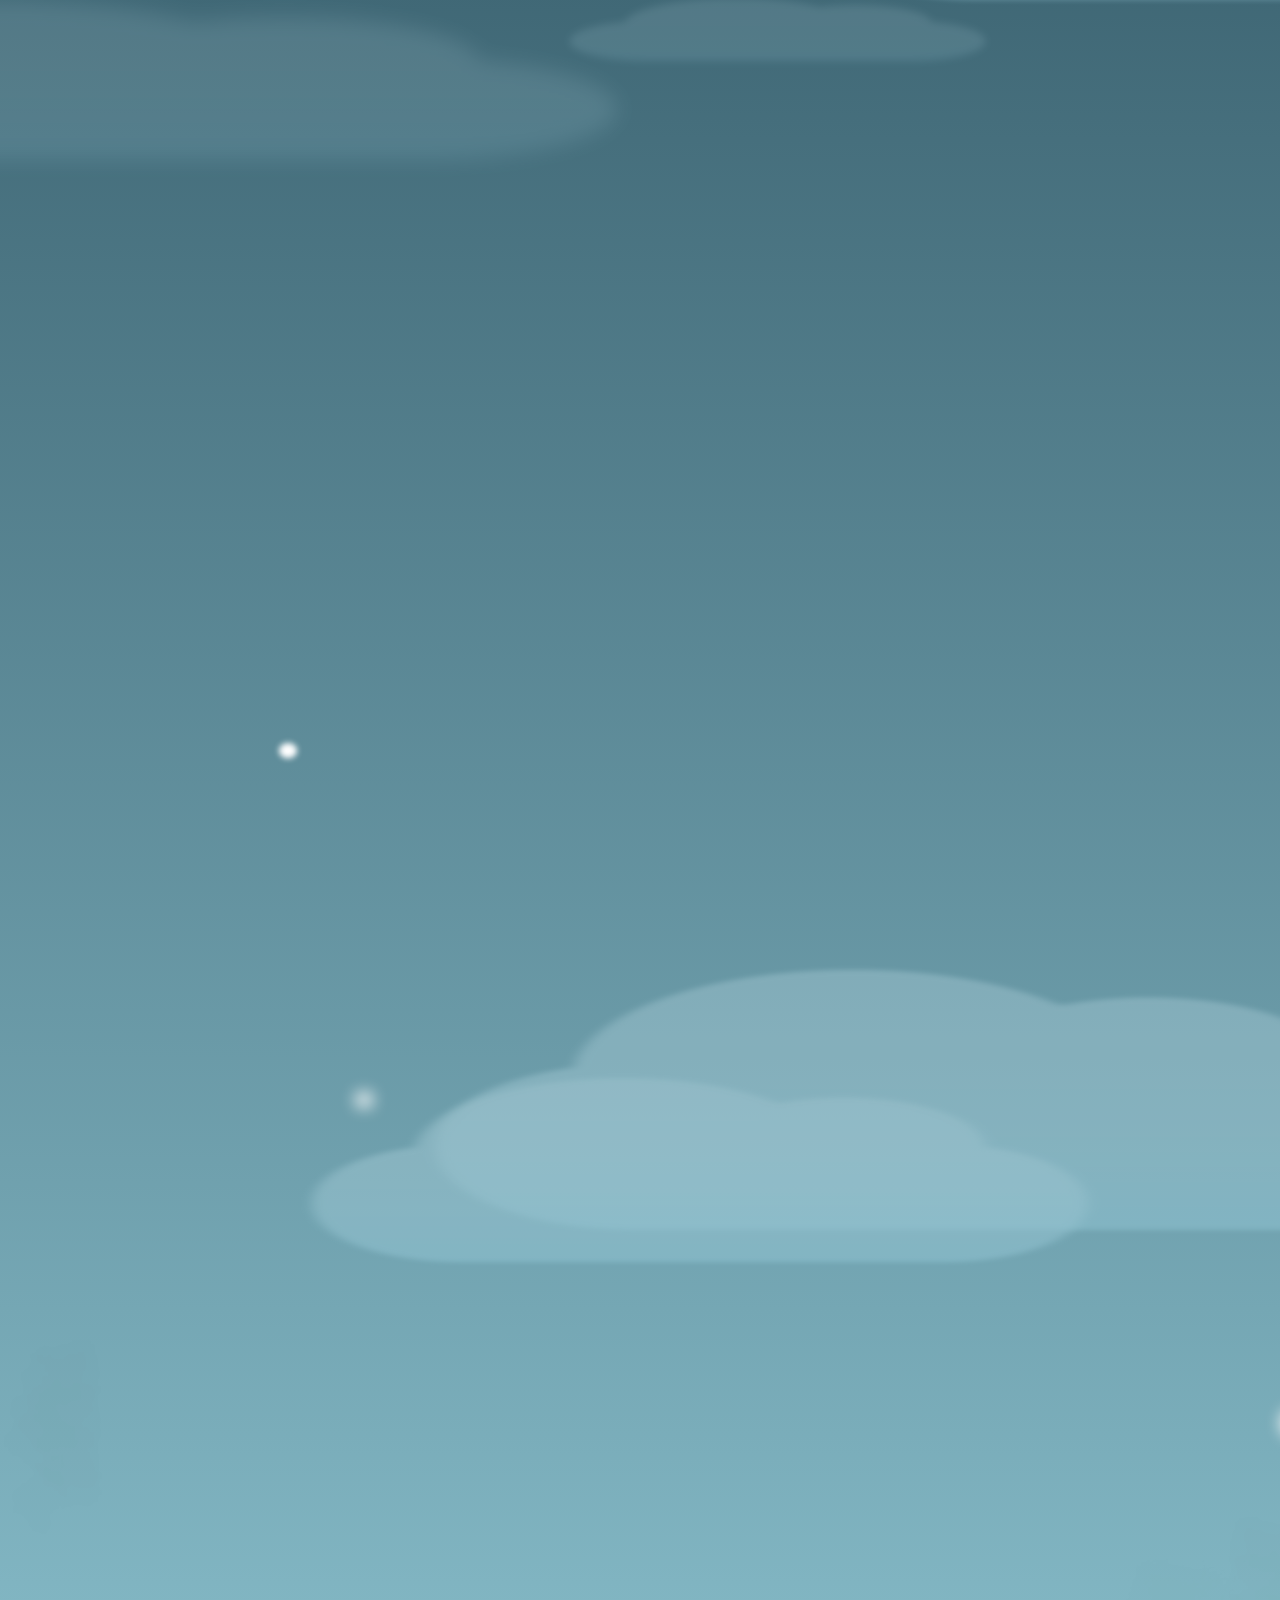
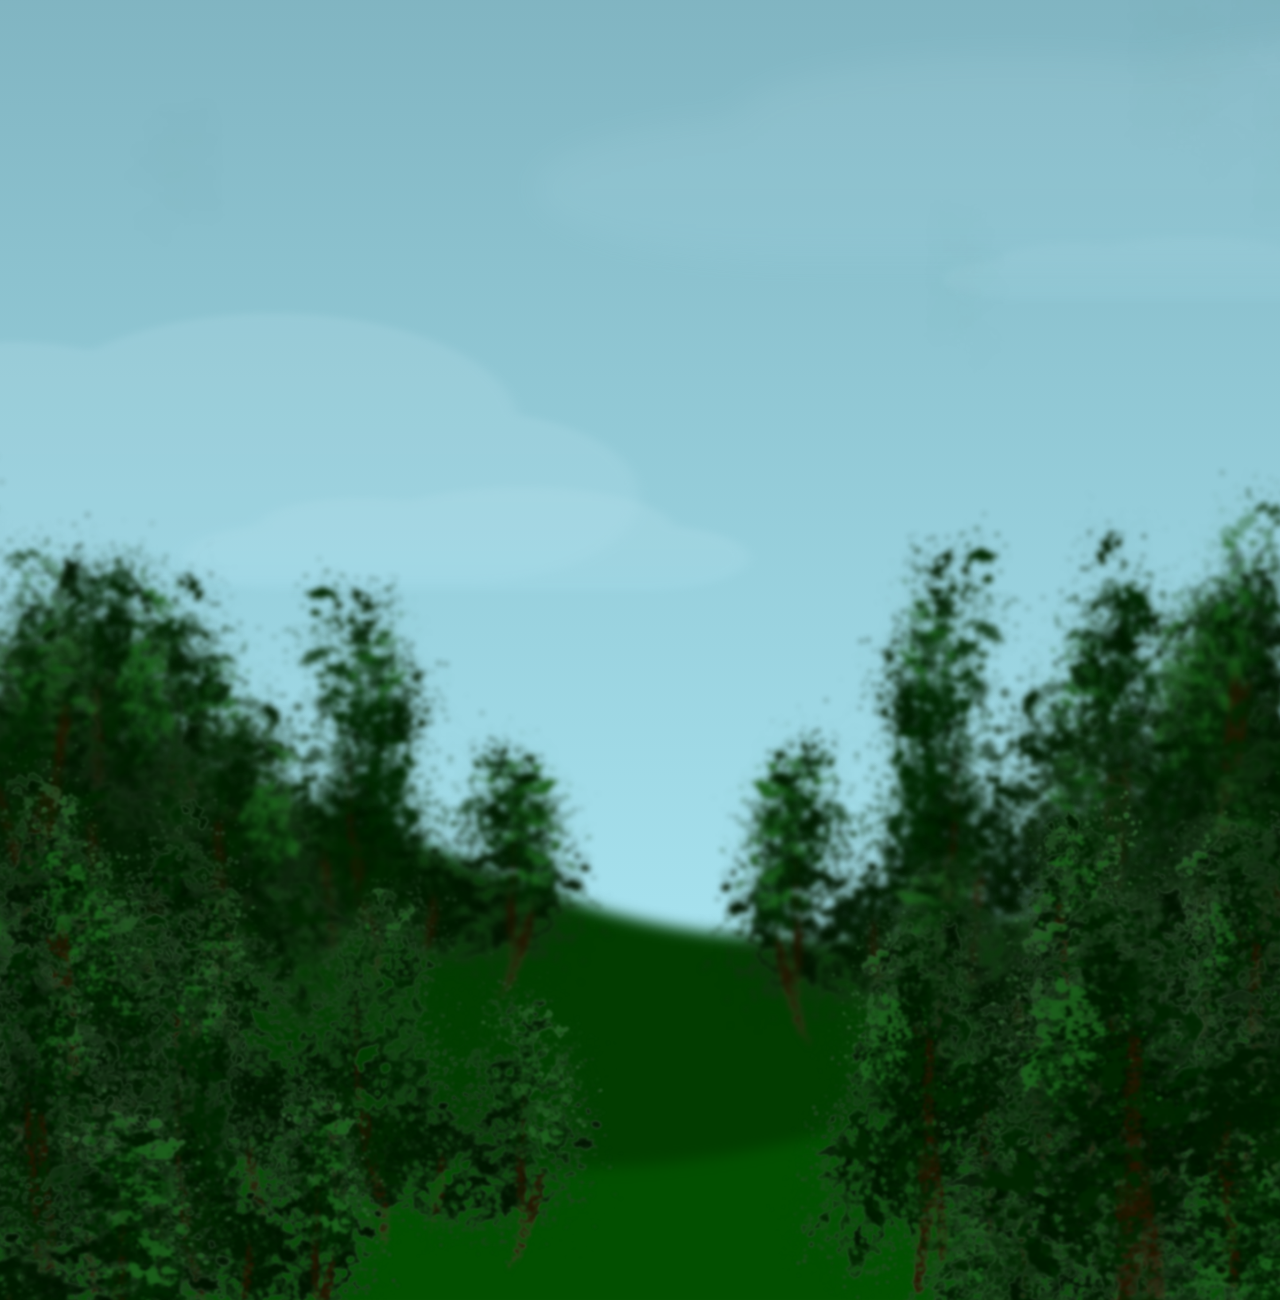
==== commit c818b75d: "undo the uncommented code" ====
--- a/index.html
+++ b/index.html
@@ -22,25 +22,25 @@
       </div>
       
       <!-- Clouds -->
-      <!-- <div class="cloud-container row-1">
+      <div class="cloud-container row-1">
         <div class="left-clouds left-1"></div>
         <div class="right-clouds right-1"></div>
-      </div> -->
+      </div>
 
-      <!-- <div class="cloud-container row-2">
+      <div class="cloud-container row-2">
         <div class="left-clouds left-2"></div>
         <div class="right-clouds right-2"></div>
-      </div> -->
+      </div>
 
       <div class="cloud-container row-3">
         <div class="left-clouds left-3"></div>
         <div class="right-clouds right-3"></div>
       </div>
 
-      <!-- <div class="cloud-container row-4">
+      <div class="cloud-container row-4">
         <div class="center-cloud"></div>
-      </div> -->
-
+      </div>
+      
       <!-- Bio -->
       <!-- <div class="bio">
         <h1>Aloha!</h1>
--- a/style.css
+++ b/style.css
@@ -38,13 +38,22 @@
 .greetings {
   position: absolute;
   width: 100%;
-  /* border: 1px solid yellow; */
   text-align: center;
-  font-size: 4.5em;
+  font-size: 3.5em;
   padding: 2em;
   padding-top: 2.5em;
   color: rgb(215, 234, 254);
-  z-index: 1;
+  z-index: 1;  
+  opacity: 0.3;
+  transition: all 1s ease-in-out;
+  animation: greetingsAnim 5s forwards;
+}
+
+@keyframes greetingsAnim {
+  100% {
+    font-size: 5em;
+    opacity: 1;
+  }
 }
 
 /* Moon */
@@ -176,7 +185,6 @@
 /* Row 3 */
 
 .row-3 {
-  border: 1px solid blue;
   top: 200px;
   transition: all 1s ease-in-out;
   animation: moveCloudRow3 5s forwards;
@@ -190,7 +198,6 @@
 }
 
 .left-3 {
-  border: 1px solid white;
   background-image: url(assets/left-3.svg);
   background-size: contain;
   background-position: center;
@@ -209,7 +216,6 @@
 }
 
 .right-3 {
-  border: 1px solid white;
   background-image: url(assets/right-3.svg);
   background-size: contain;
   background-position: center;
